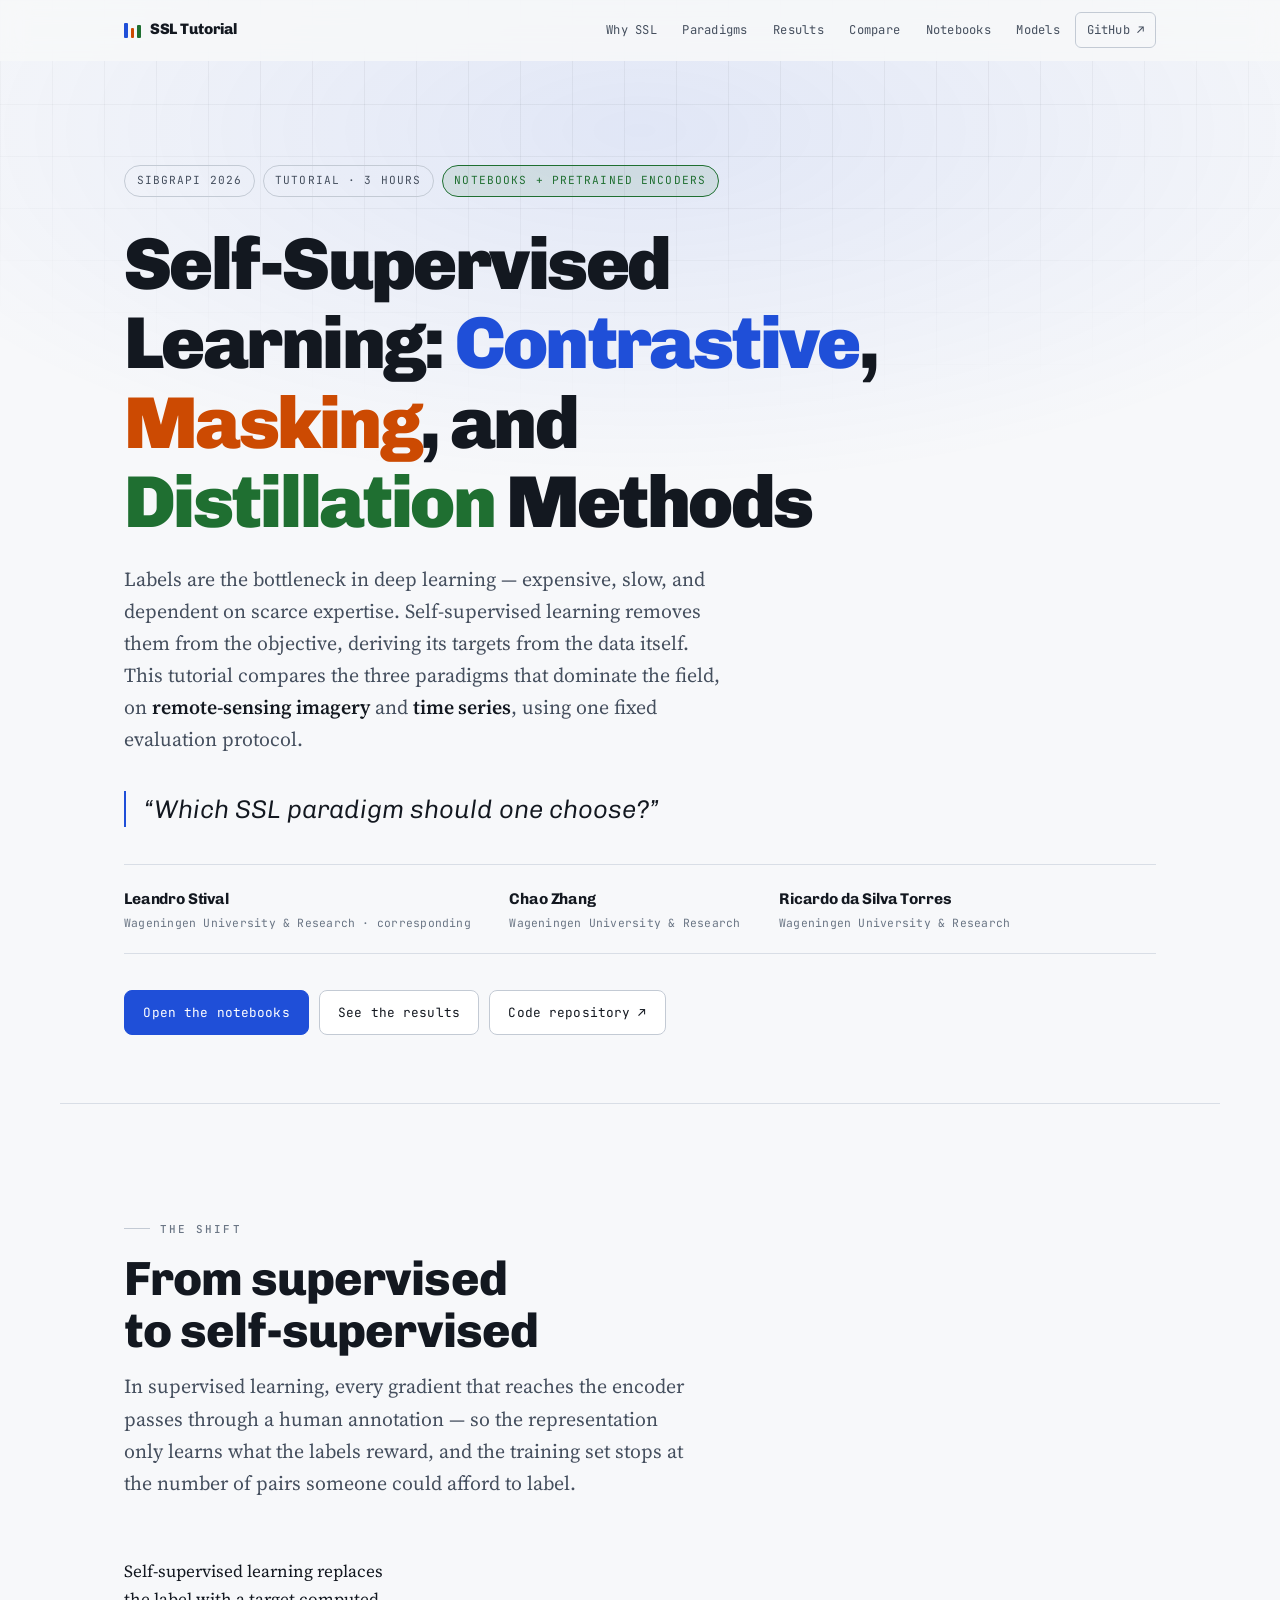
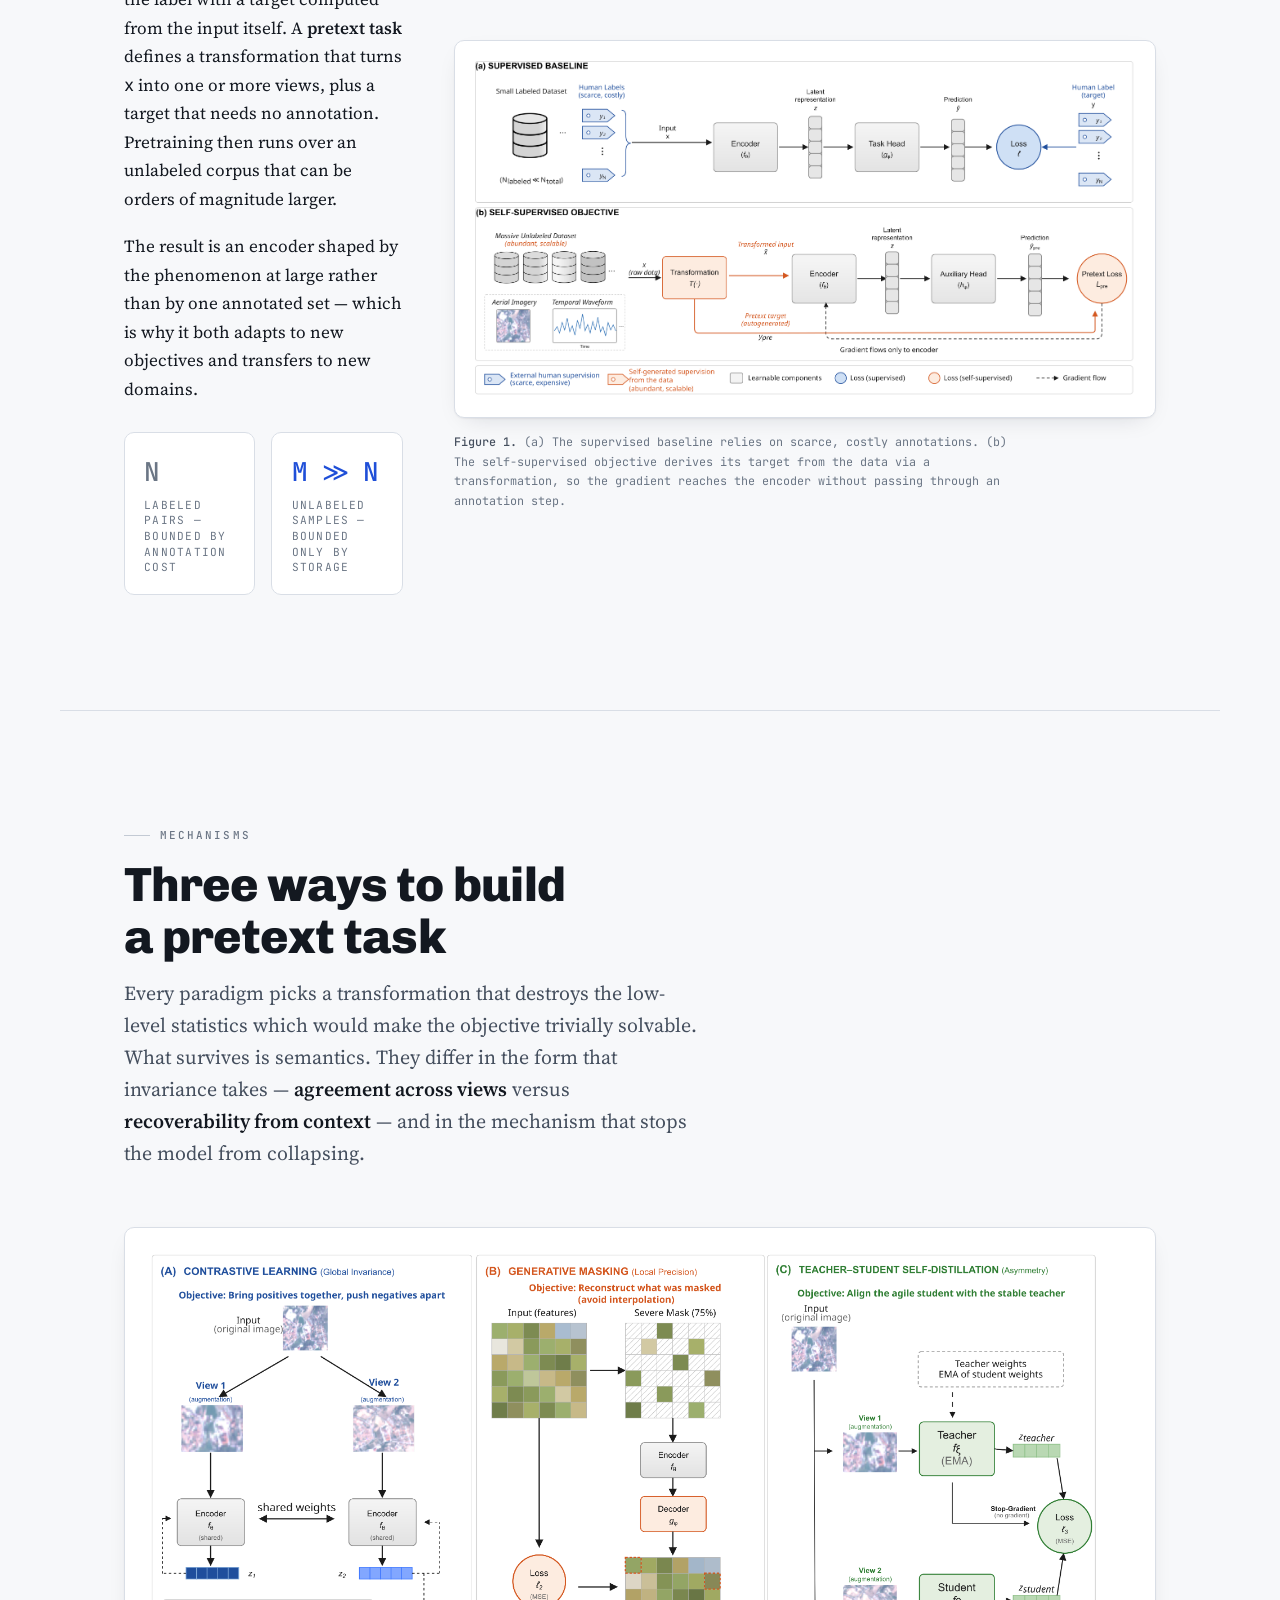
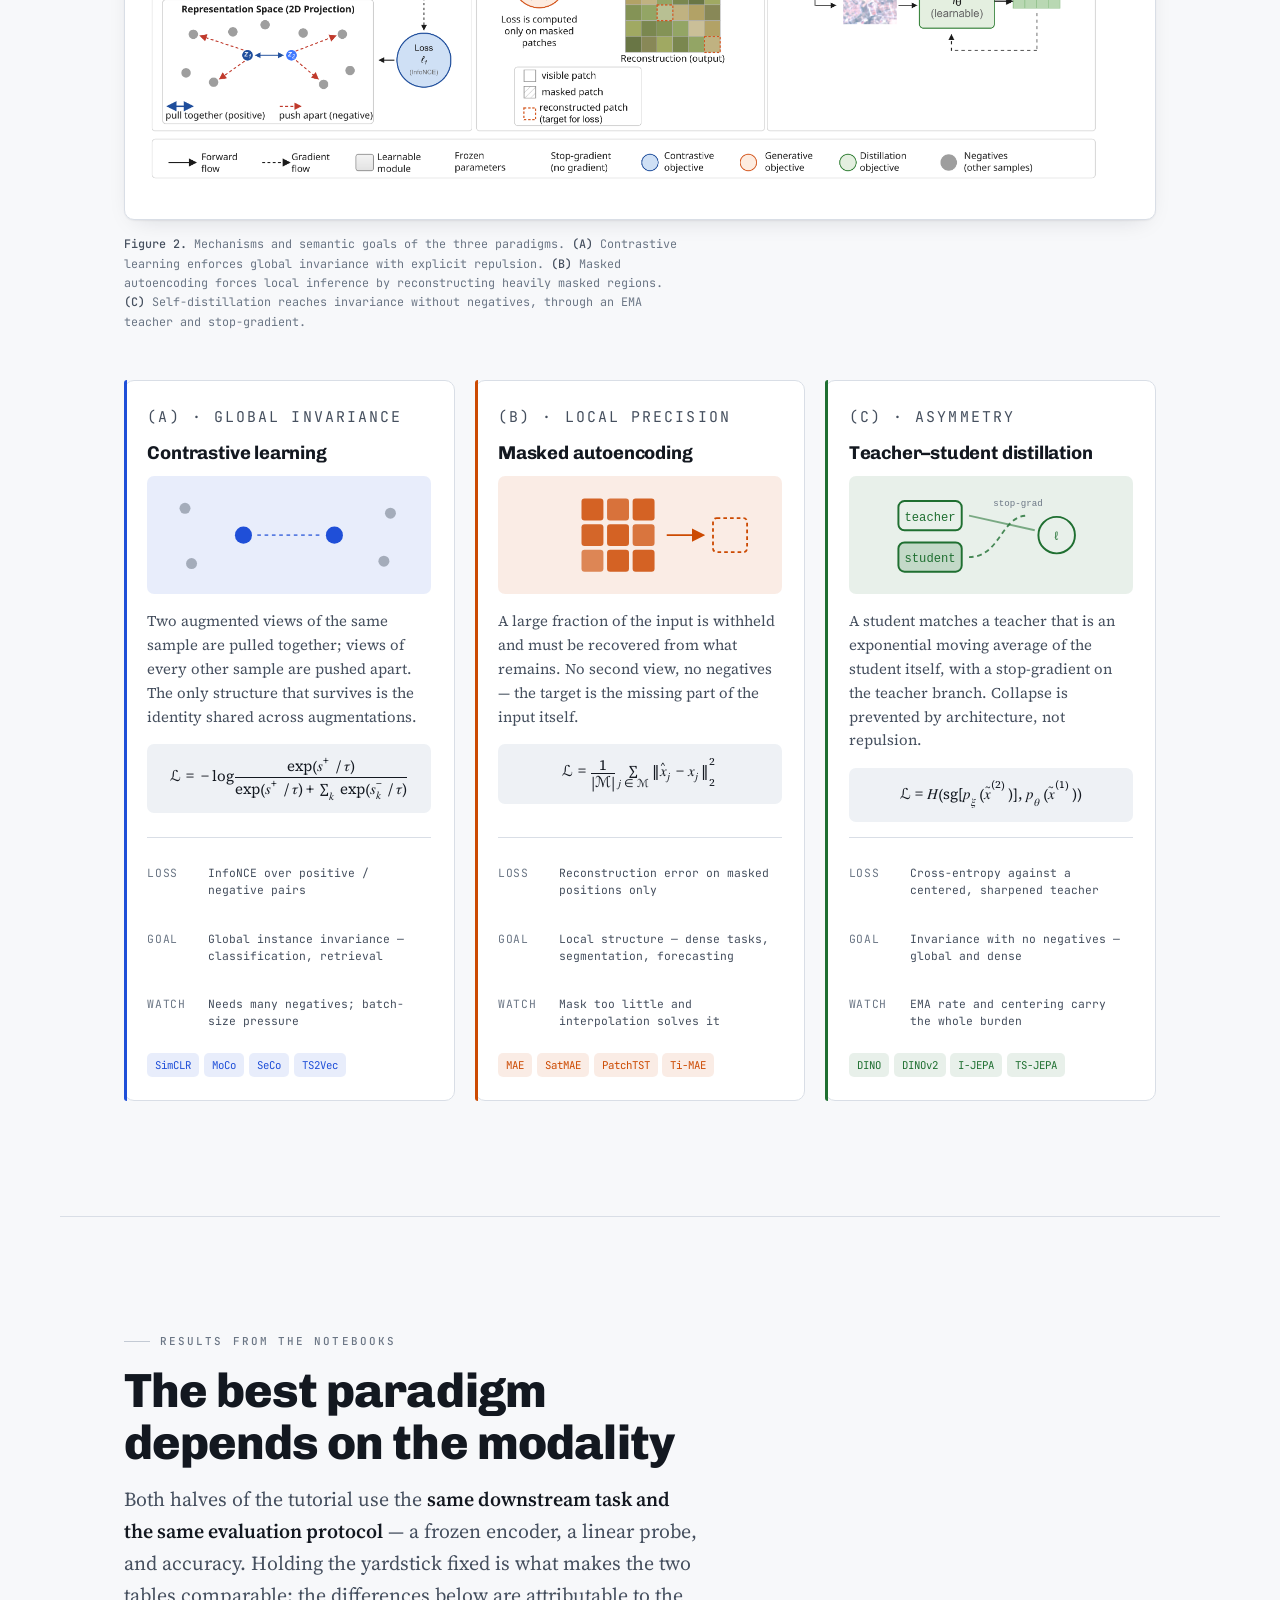
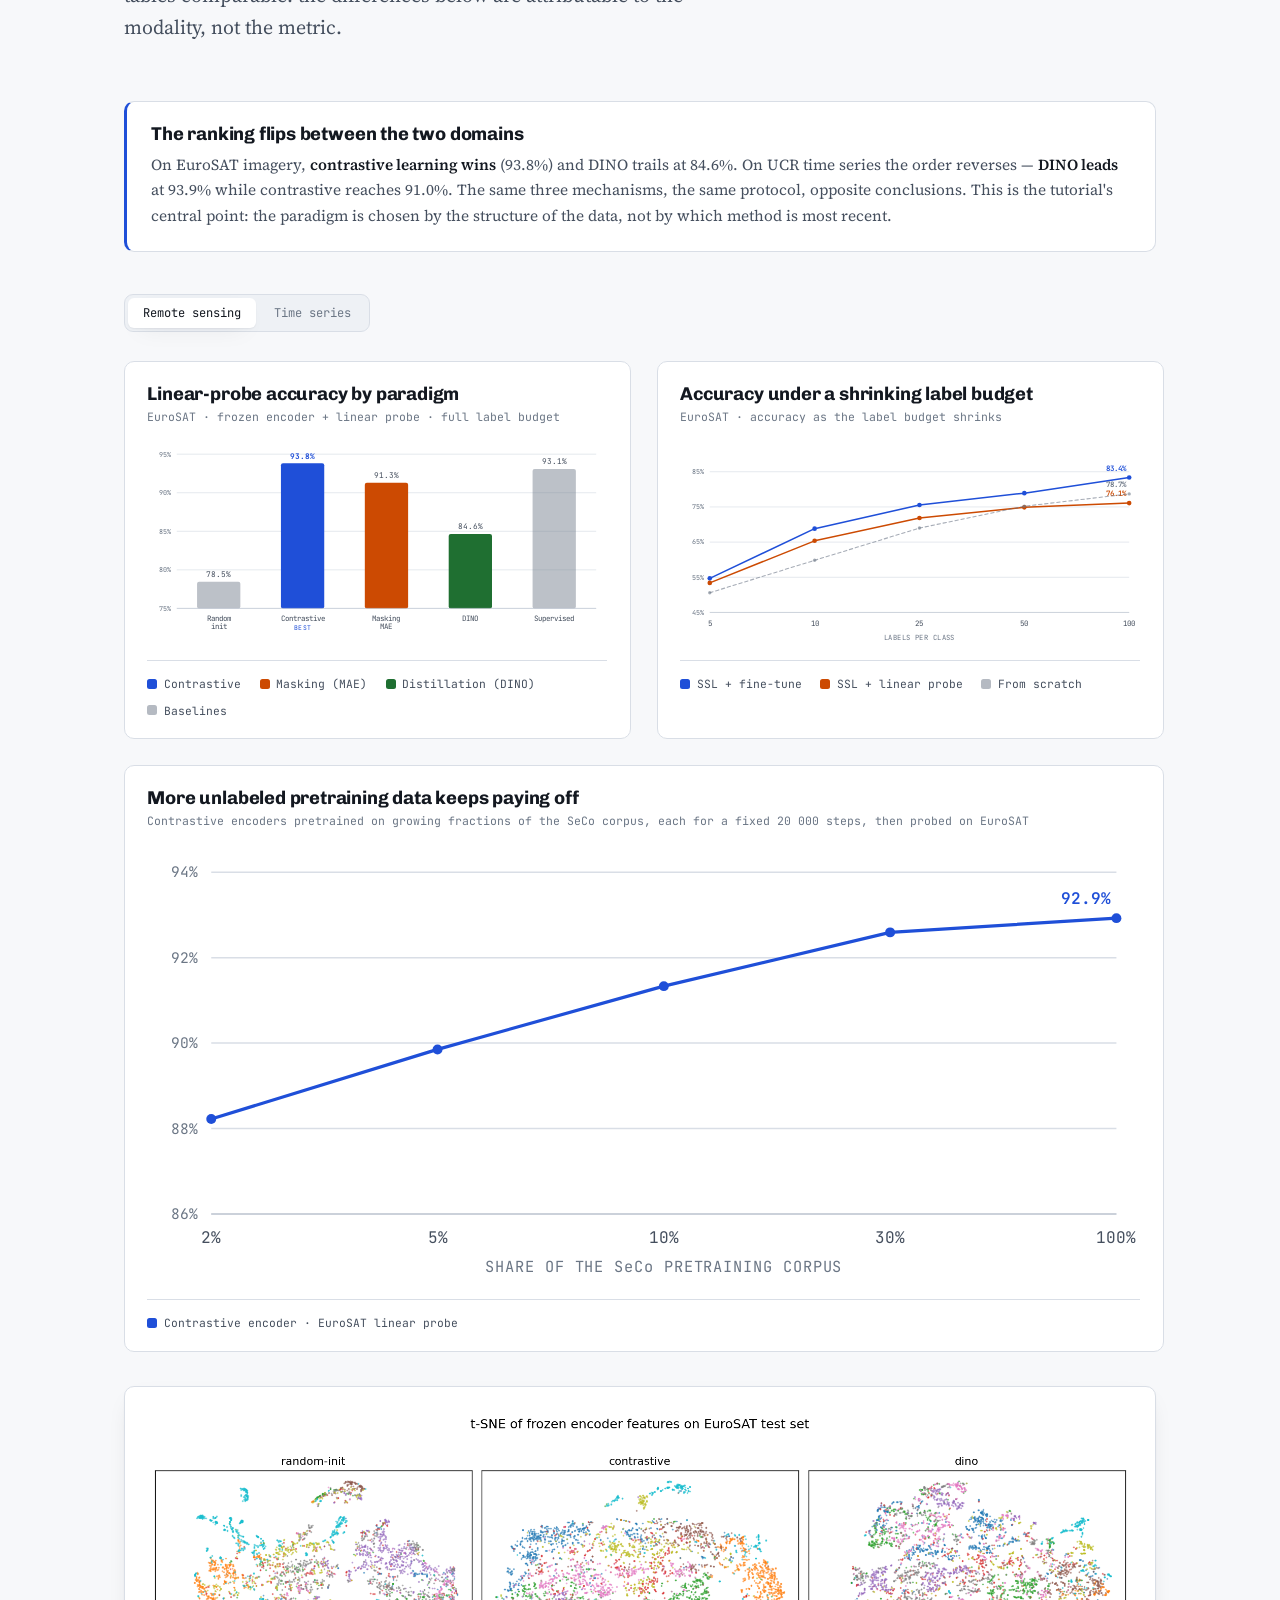
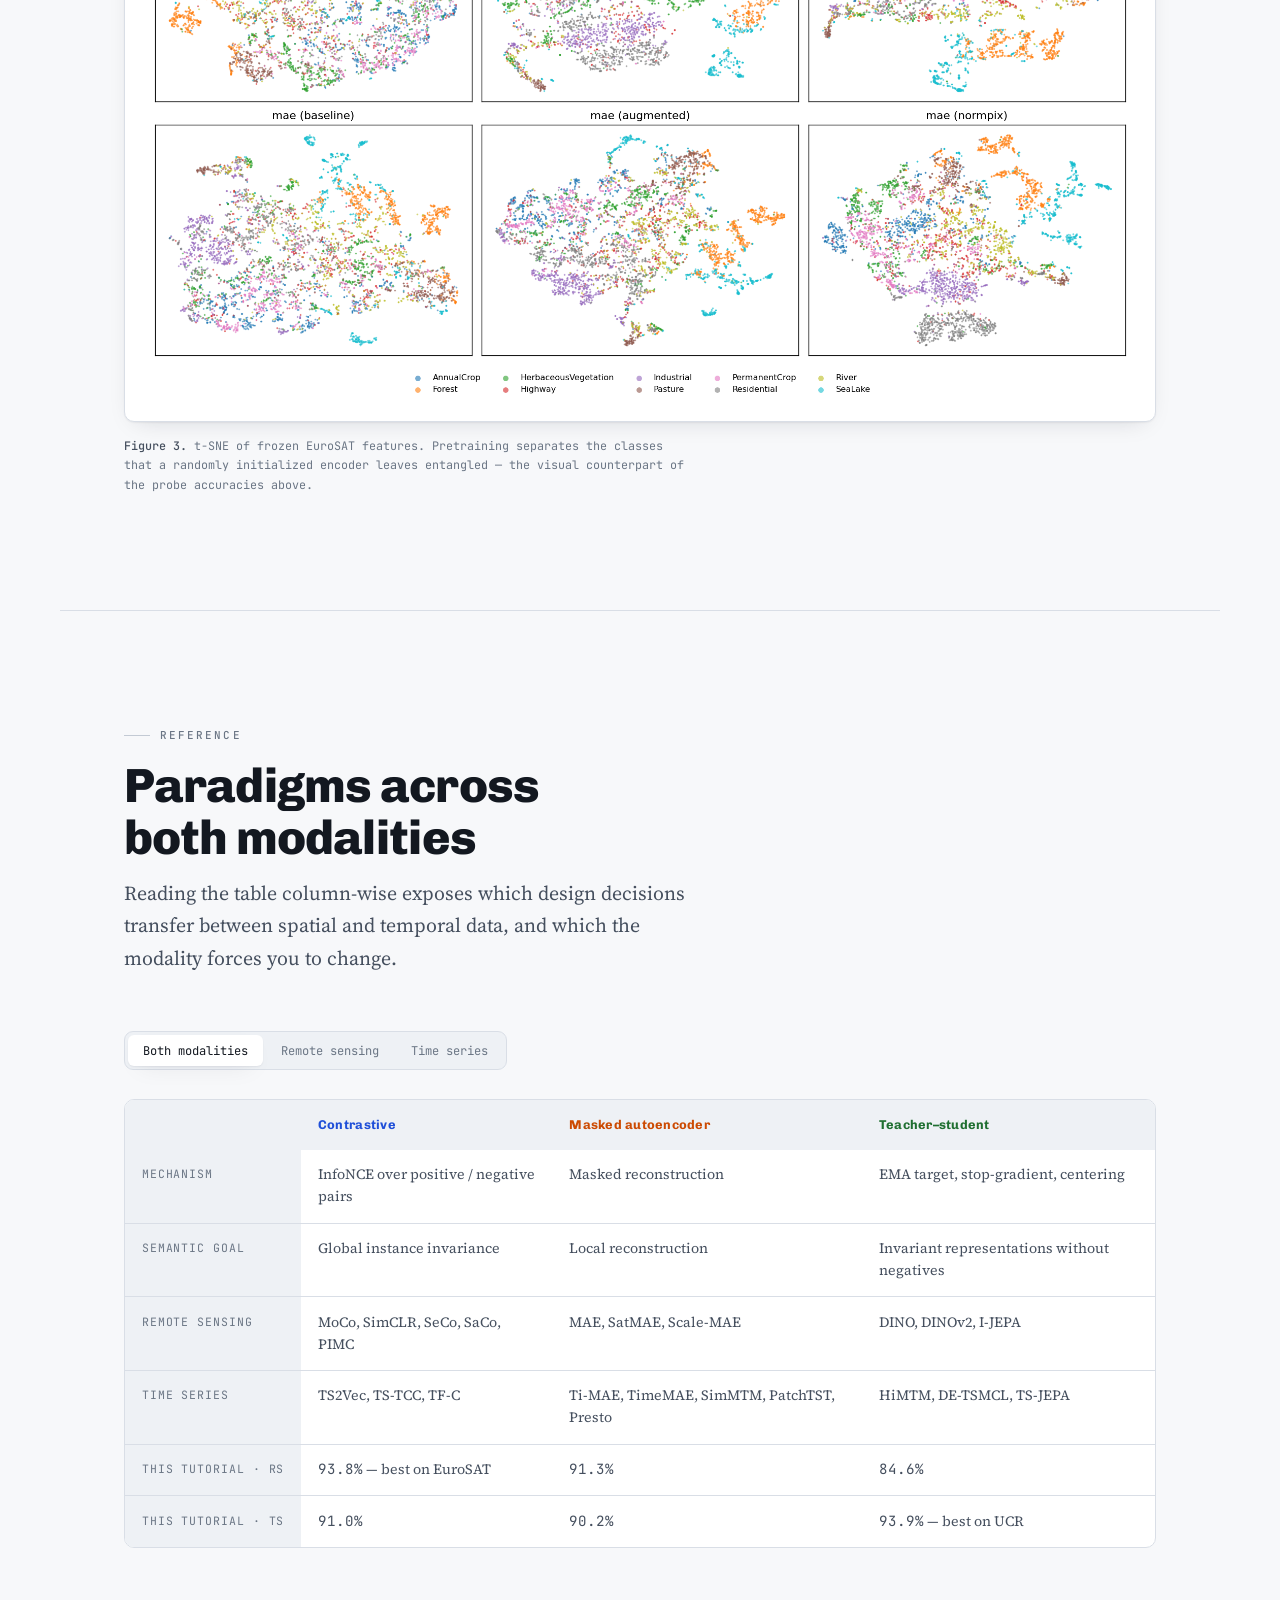
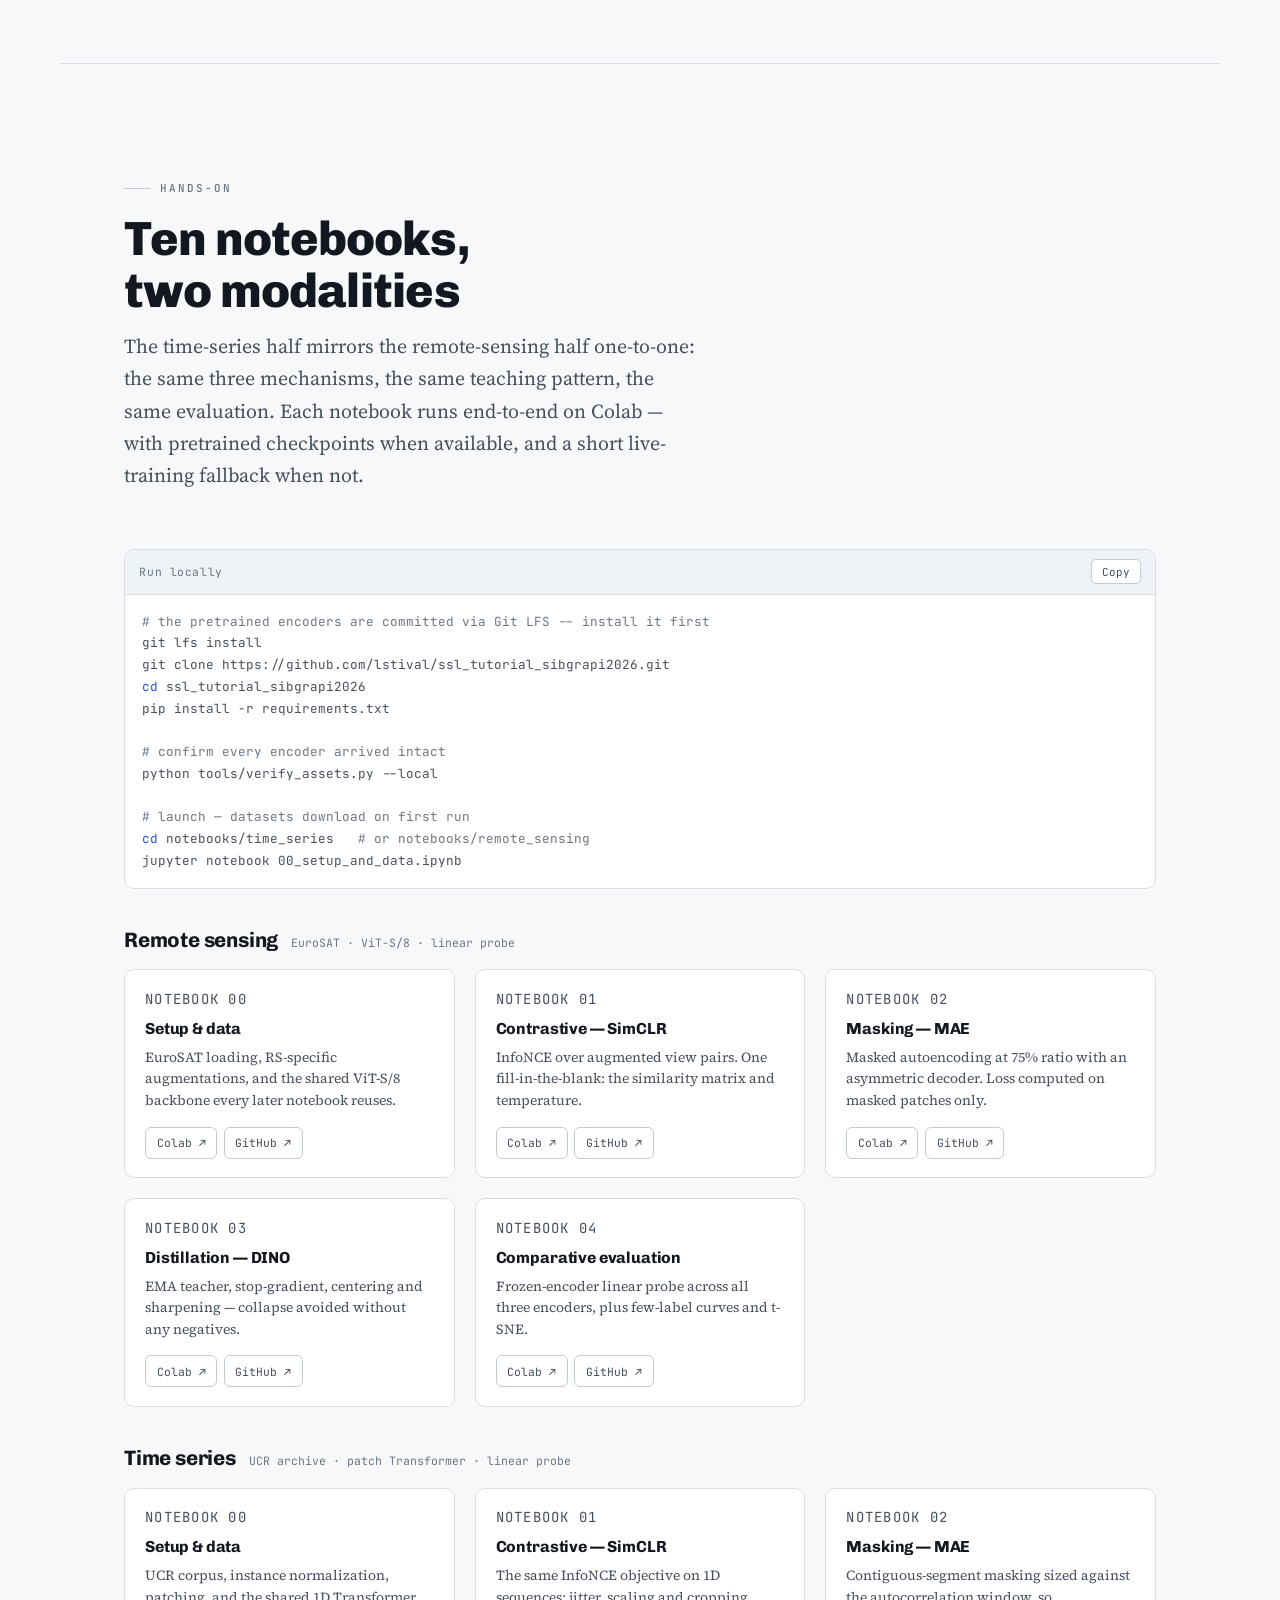
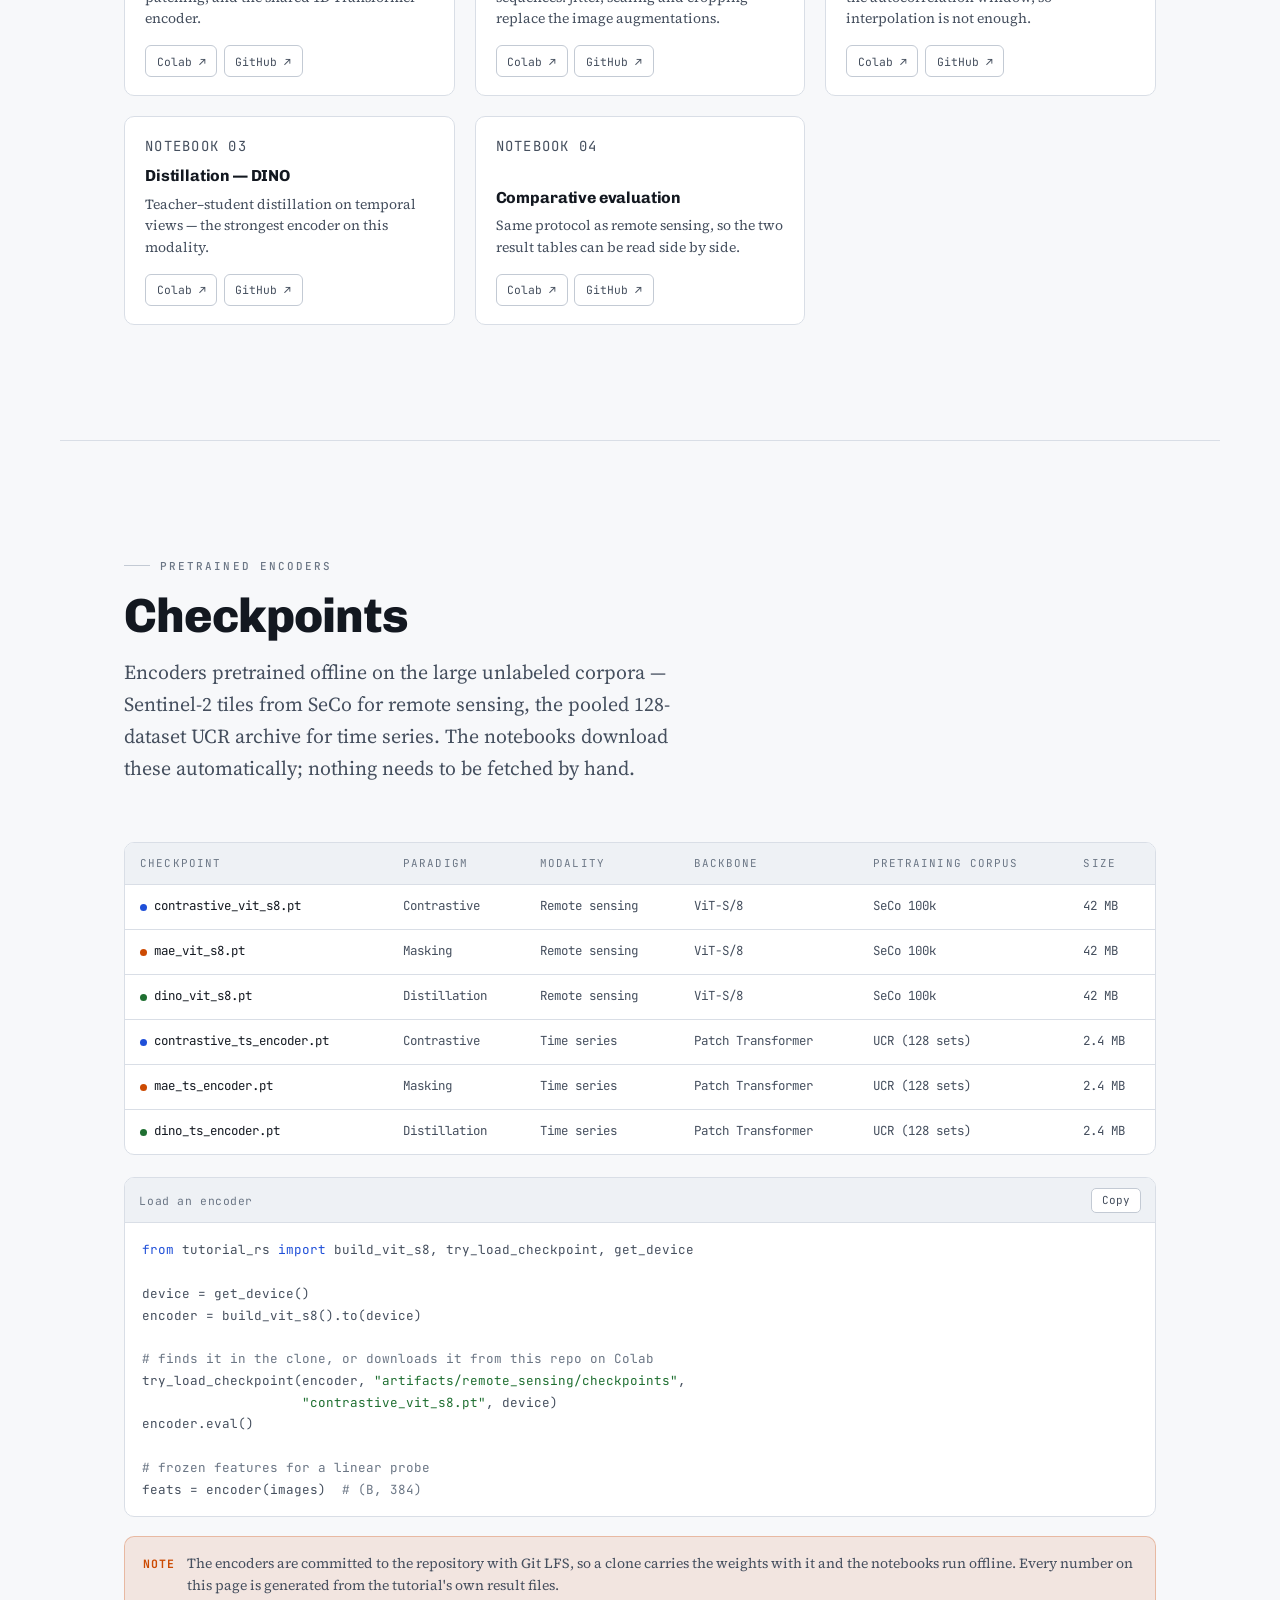
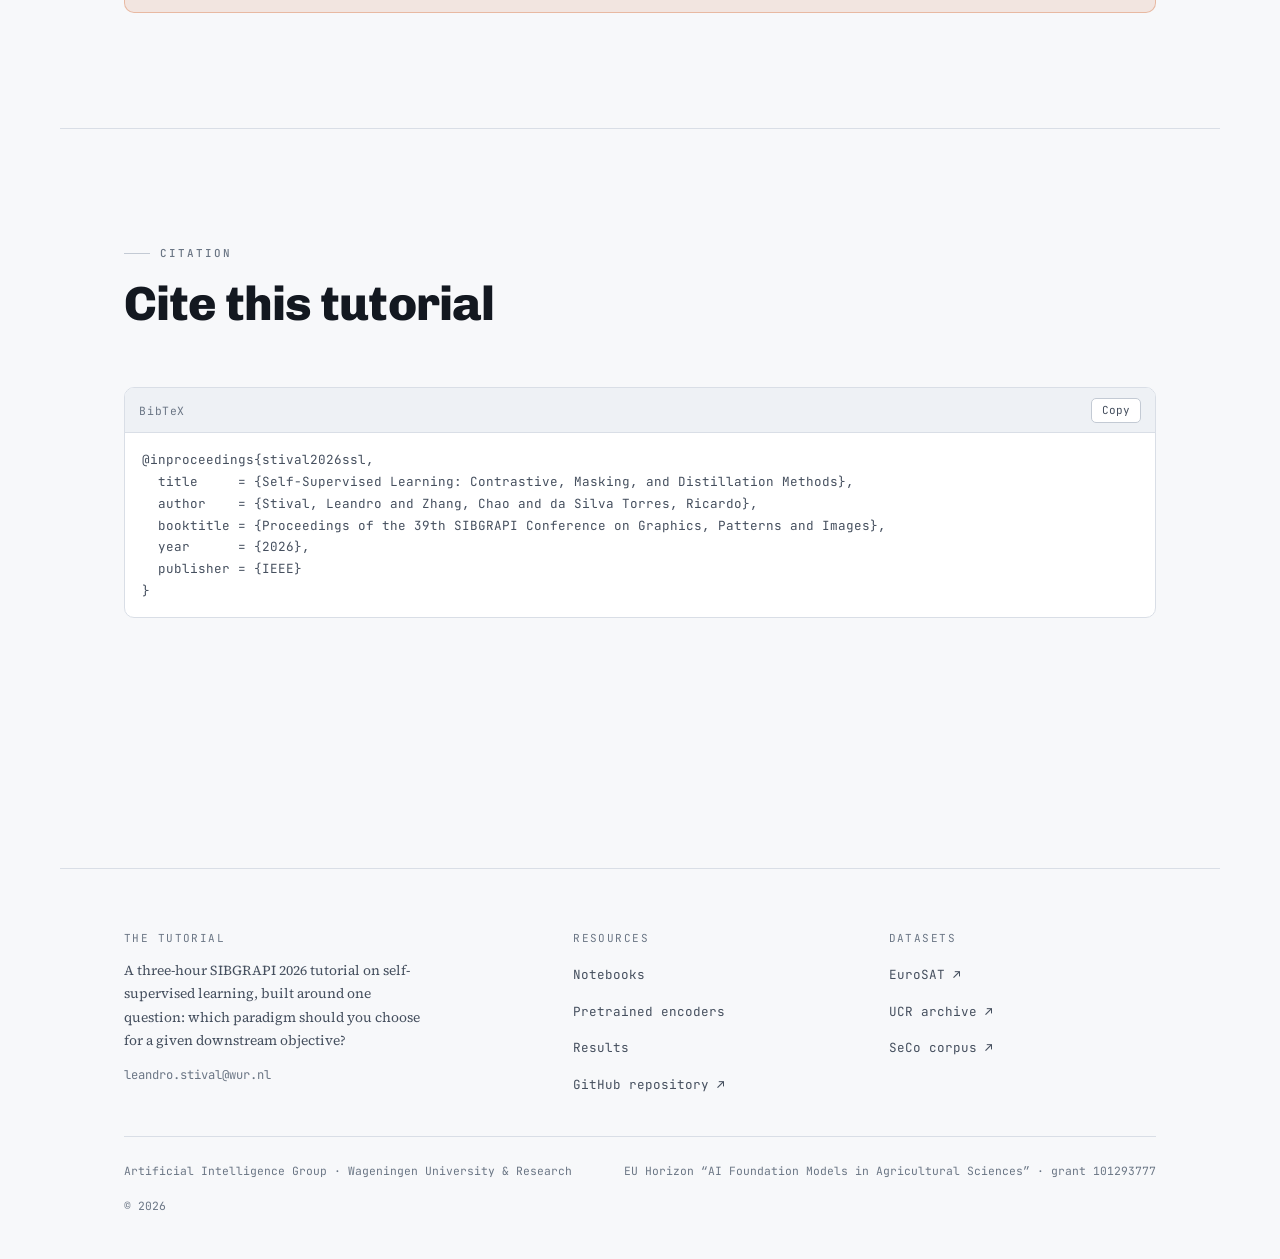
==== docs/index.html @ f3b53167 "Fix Pages layout: move site to docs/ root, unignore docs/" ====
<!doctype html>
<html lang="en">
<head>
<meta charset="utf-8">
<meta name="viewport" content="width=device-width,initial-scale=1">
<title>Self-Supervised Learning Tutorial — SIBGRAPI 2026</title>
<meta name="description" content="SIBGRAPI 2026 tutorial on self-supervised learning: contrastive, masking and distillation methods, with notebooks, pretrained encoders and results on remote sensing and time series.">
<meta property="og:title" content="Self-Supervised Learning: Contrastive, Masking, and Distillation Methods">
<meta property="og:description" content="SIBGRAPI 2026 tutorial — notebooks, pretrained encoders and results across remote sensing and time series.">
<meta property="og:type" content="website">
<link rel="preconnect" href="https://fonts.googleapis.com">
<link rel="preconnect" href="https://fonts.gstatic.com" crossorigin>
<link rel="stylesheet" href="https://fonts.googleapis.com/css2?family=Chivo:ital,wght@0,200..900;1,200..900&family=Source+Serif+4:ital,opsz,wght@0,8..60,300..700;1,8..60,300..600&family=JetBrains+Mono:wght@400;500;600&display=swap">
<link rel="stylesheet" href="assets/css/site.css">
</head>
<body>

<nav class="nav" id="nav">
  <div class="nav__in">
    <a class="brand" href="#top">
      <span class="brand__mk" aria-hidden="true"><i></i><i></i><i></i></span>
      SSL Tutorial
    </a>
    <button class="nav__toggle" id="navToggle" aria-expanded="false" aria-controls="navLinks">Menu</button>
    <div class="nav__links" id="navLinks">
      <a href="#why">Why SSL</a>
      <a href="#paradigms">Paradigms</a>
      <a href="#results">Results</a>
      <a href="#compare">Compare</a>
      <a href="#notebooks">Notebooks</a>
      <a href="#models">Models</a>
      <a class="nav__cta" id="navRepo" href="#" rel="noopener">GitHub ↗</a>
    </div>
  </div>
</nav>

<main id="top">

<!-- ================= HERO ================= -->
<header class="hero wrap">
  <div class="badges">
    <span class="badge">SIBGRAPI 2026</span>
    <span class="badge">Tutorial · 3 hours</span>
    <span class="badge badge--live">Notebooks + pretrained encoders</span>
  </div>

  <h1>Self-Supervised Learning:
    <span class="u-con">Contrastive</span>,
    <span class="u-mask">Masking</span>, and
    <span class="u-dist">Distillation</span> Methods</h1>

  <p class="lede hero__lede">Labels are the bottleneck in deep learning — expensive, slow, and dependent on
  scarce expertise. Self-supervised learning removes them from the objective, deriving its targets from the
  data itself. This tutorial compares the three paradigms that dominate the field, on
  <strong>remote-sensing imagery</strong> and <strong>time series</strong>, using one fixed evaluation protocol.</p>

  <p class="hero__q">“Which SSL paradigm should one choose?”</p>

  <div class="authors">
    <div class="author"><b>Leandro Stival</b><span>Wageningen University &amp; Research · corresponding</span></div>
    <div class="author"><b>Chao Zhang</b><span>Wageningen University &amp; Research</span></div>
    <div class="author"><b>Ricardo da Silva Torres</b><span>Wageningen University &amp; Research</span></div>
  </div>

  <div class="btns">
    <a class="btn btn--primary" href="#notebooks">Open the notebooks</a>
    <a class="btn" href="#results">See the results</a>
    <a class="btn" id="heroRepo" href="#" rel="noopener">Code repository ↗</a>
  </div>
</header>

<!-- ================= WHY SSL ================= -->
<section class="sec sec--rule wrap" id="why">
  <div class="sec__head rv">
    <p class="eyebrow">The shift</p>
    <h2>From supervised to self-supervised</h2>
    <p class="lede">In supervised learning, every gradient that reaches the encoder passes through a human
    annotation — so the representation only learns what the labels reward, and the training set stops at the
    number of pairs someone could afford to label.</p>
  </div>

  <div class="split rv">
    <div>
      <p>Self-supervised learning replaces the label with a target computed from the input itself. A
      <strong>pretext task</strong> defines a transformation that turns <span class="mono">x</span> into one
      or more views, plus a target that needs no annotation. Pretraining then runs over an unlabeled corpus
      that can be orders of magnitude larger.</p>
      <p>The result is an encoder shaped by the phenomenon at large rather than by one annotated set — which
      is why it both adapts to new objectives and transfers to new domains.</p>
      <div class="stat-pair">
        <div class="stat stat--mute"><b class="num">N</b><span>Labeled pairs — bounded by annotation cost</span></div>
        <div class="stat stat--hi"><b class="num">M ≫ N</b><span>Unlabeled samples — bounded only by storage</span></div>
      </div>
    </div>
    <figure class="fig">
      <div class="fig__frame">
        <img src="assets/img/ssl_vs_supervised.png" alt="Diagram contrasting the supervised baseline, where human labels drive the loss, with the self-supervised objective, where a transformation generates both the altered input and its own pretext target." loading="lazy" width="1613" height="817">
      </div>
      <figcaption><b>Figure 1.</b> (a) The supervised baseline relies on scarce, costly annotations.
      (b) The self-supervised objective derives its target from the data via a transformation, so the gradient
      reaches the encoder without passing through an annotation step.</figcaption>
    </figure>
  </div>
</section>

<!-- ================= PARADIGMS ================= -->
<section class="sec sec--rule wrap" id="paradigms">
  <div class="sec__head rv">
    <p class="eyebrow">Mechanisms</p>
    <h2>Three ways to build a pretext task</h2>
    <p class="lede">Every paradigm picks a transformation that destroys the low-level statistics which would
    make the objective trivially solvable. What survives is semantics. They differ in the form that invariance
    takes — <strong>agreement across views</strong> versus <strong>recoverability from context</strong> — and
    in the mechanism that stops the model from collapsing.</p>
  </div>

  <figure class="fig rv">
    <div class="fig__frame fig__frame--wide">
      <img src="assets/img/ssl_paradigms.png" alt="Three-panel diagram: (A) contrastive learning pulling positive pairs together and pushing negatives apart, (B) generative masking reconstructing 75 percent masked patches through an asymmetric decoder, (C) teacher-student self-distillation aligning a student with an EMA teacher under stop-gradient." loading="lazy" width="1761" height="980">
    </div>
    <figcaption><b>Figure 2.</b> Mechanisms and semantic goals of the three paradigms.
    <b>(A)</b> Contrastive learning enforces global invariance with explicit repulsion.
    <b>(B)</b> Masked autoencoding forces local inference by reconstructing heavily masked regions.
    <b>(C)</b> Self-distillation reaches invariance without negatives, through an EMA teacher and stop-gradient.</figcaption>
  </figure>

  <div class="cards">
    <!-- A -->
    <article class="card card--con rv">
      <p class="card__tag">(A) · Global invariance</p>
      <h3>Contrastive learning</h3>
      <span class="card__anim" aria-hidden="true">
        <svg viewBox="0 0 220 84">
          <circle cx="72" cy="42" r="7" fill="var(--c-con)">
            <animate attributeName="cx" values="72;88;72" dur="3.4s" repeatCount="indefinite" calcMode="spline" keySplines=".4 0 .6 1;.4 0 .6 1" keyTimes="0;0.5;1"/>
          </circle>
          <circle cx="148" cy="42" r="7" fill="var(--c-con)">
            <animate attributeName="cx" values="148;132;148" dur="3.4s" repeatCount="indefinite" calcMode="spline" keySplines=".4 0 .6 1;.4 0 .6 1" keyTimes="0;0.5;1"/>
          </circle>
          <line x1="84" y1="42" x2="136" y2="42" stroke="var(--c-con)" stroke-width="1.5" stroke-dasharray="3 3" opacity=".7"/>
          <circle cx="26" cy="20" r="4.5" fill="var(--ink-3)" opacity=".55">
            <animate attributeName="cx" values="26;16;26" dur="3.4s" repeatCount="indefinite"/>
          </circle>
          <circle cx="30" cy="64" r="4.5" fill="var(--ink-3)" opacity=".55">
            <animate attributeName="cy" values="64;74;64" dur="3.4s" repeatCount="indefinite"/>
          </circle>
          <circle cx="192" cy="24" r="4.5" fill="var(--ink-3)" opacity=".55">
            <animate attributeName="cx" values="192;202;192" dur="3.4s" repeatCount="indefinite"/>
          </circle>
          <circle cx="188" cy="62" r="4.5" fill="var(--ink-3)" opacity=".55">
            <animate attributeName="cy" values="62;72;62" dur="3.4s" repeatCount="indefinite"/>
          </circle>
        </svg>
      </span>
      <p>Two augmented views of the same sample are pulled together; views of every other sample are pushed
      apart. The only structure that survives is the identity shared across augmentations.</p>
      <div class="card__eq">
        <math display="block" xmlns="http://www.w3.org/1998/Math/MathML">
          <mi>ℒ</mi><mo>=</mo><mo>−</mo><mi>log</mi>
          <mfrac>
            <mrow><mi>exp</mi><mo>(</mo><msup><mi>s</mi><mo>+</mo></msup><mo>/</mo><mi>τ</mi><mo>)</mo></mrow>
            <mrow>
              <mi>exp</mi><mo>(</mo><msup><mi>s</mi><mo>+</mo></msup><mo>/</mo><mi>τ</mi><mo>)</mo>
              <mo>+</mo><munder><mo>∑</mo><mi>k</mi></munder>
              <mi>exp</mi><mo>(</mo><msubsup><mi>s</mi><mi>k</mi><mo>−</mo></msubsup><mo>/</mo><mi>τ</mi><mo>)</mo>
            </mrow>
          </mfrac>
        </math>
      </div>
      <div class="card__meta">
        <dl class="card__row"><dt>Loss</dt><dd>InfoNCE over positive / negative pairs</dd></dl>
        <dl class="card__row"><dt>Goal</dt><dd>Global instance invariance — classification, retrieval</dd></dl>
        <dl class="card__row"><dt>Watch</dt><dd>Needs many negatives; batch-size pressure</dd></dl>
        <div class="chips"><span class="chip">SimCLR</span><span class="chip">MoCo</span><span class="chip">SeCo</span><span class="chip">TS2Vec</span></div>
      </div>
    </article>

    <!-- B -->
    <article class="card card--mask rv">
      <p class="card__tag">(B) · Local precision</p>
      <h3>Masked autoencoding</h3>
      <span class="card__anim" aria-hidden="true">
        <svg viewBox="0 0 220 84">
          <g>
            <rect x="62" y="12" width="18" height="18" rx="2.5" fill="var(--c-mask)" opacity=".85"/>
            <rect x="83" y="12" width="18" height="18" rx="2.5" fill="var(--c-mask)" opacity=".25">
              <animate attributeName="opacity" values=".25;.25;.85;.25" dur="4s" repeatCount="indefinite" keyTimes="0;.45;.75;1"/>
            </rect>
            <rect x="104" y="12" width="18" height="18" rx="2.5" fill="var(--c-mask)" opacity=".85"/>
            <rect x="62" y="33" width="18" height="18" rx="2.5" fill="var(--c-mask)" opacity=".25">
              <animate attributeName="opacity" values=".25;.25;.85;.25" dur="4s" repeatCount="indefinite" keyTimes="0;.5;.8;1"/>
            </rect>
            <rect x="83" y="33" width="18" height="18" rx="2.5" fill="var(--c-mask)" opacity=".85"/>
            <rect x="104" y="33" width="18" height="18" rx="2.5" fill="var(--c-mask)" opacity=".25">
              <animate attributeName="opacity" values=".25;.25;.85;.25" dur="4s" repeatCount="indefinite" keyTimes="0;.55;.85;1"/>
            </rect>
            <rect x="62" y="54" width="18" height="18" rx="2.5" fill="var(--c-mask)" opacity=".25">
              <animate attributeName="opacity" values=".25;.25;.85;.25" dur="4s" repeatCount="indefinite" keyTimes="0;.6;.9;1"/>
            </rect>
            <rect x="83" y="54" width="18" height="18" rx="2.5" fill="var(--c-mask)" opacity=".85"/>
            <rect x="104" y="54" width="18" height="18" rx="2.5" fill="var(--c-mask)" opacity=".85"/>
          </g>
          <path d="M132 42 L162 42" stroke="var(--c-mask)" stroke-width="1.6" marker-end="url(#am)"/>
          <defs><marker id="am" markerWidth="7" markerHeight="7" refX="6" refY="3.5" orient="auto">
            <path d="M0,0 L7,3.5 L0,7 Z" fill="var(--c-mask)"/></marker></defs>
          <rect x="170" y="28" width="28" height="28" rx="3" fill="none" stroke="var(--c-mask)" stroke-width="1.5" stroke-dasharray="3 2.5"/>
        </svg>
      </span>
      <p>A large fraction of the input is withheld and must be recovered from what remains. No second view,
      no negatives — the target is the missing part of the input itself.</p>
      <div class="card__eq">
        <math display="block" xmlns="http://www.w3.org/1998/Math/MathML">
          <mi>ℒ</mi><mo>=</mo>
          <mfrac><mn>1</mn><mrow><mo>|</mo><mi>ℳ</mi><mo>|</mo></mrow></mfrac>
          <munder><mo>∑</mo><mrow><mi>j</mi><mo>∈</mo><mi>ℳ</mi></mrow></munder>
          <msubsup>
            <mrow><mo>‖</mo><msub><mover><mi>x</mi><mo>^</mo></mover><mi>j</mi></msub>
            <mo>−</mo><msub><mi>x</mi><mi>j</mi></msub><mo>‖</mo></mrow>
            <mn>2</mn><mn>2</mn>
          </msubsup>
        </math>
      </div>
      <div class="card__meta">
        <dl class="card__row"><dt>Loss</dt><dd>Reconstruction error on masked positions only</dd></dl>
        <dl class="card__row"><dt>Goal</dt><dd>Local structure — dense tasks, segmentation, forecasting</dd></dl>
        <dl class="card__row"><dt>Watch</dt><dd>Mask too little and interpolation solves it</dd></dl>
        <div class="chips"><span class="chip">MAE</span><span class="chip">SatMAE</span><span class="chip">PatchTST</span><span class="chip">Ti-MAE</span></div>
      </div>
    </article>

    <!-- C -->
    <article class="card card--dist rv">
      <p class="card__tag">(C) · Asymmetry</p>
      <h3>Teacher–student distillation</h3>
      <span class="card__anim" aria-hidden="true">
        <svg viewBox="0 0 220 84">
          <rect x="34" y="14" width="52" height="24" rx="5" fill="none" stroke="var(--c-dist)" stroke-width="1.6"/>
          <text x="60" y="30" text-anchor="middle" font-size="10" fill="var(--c-dist)" font-family="monospace">teacher</text>
          <rect x="34" y="48" width="52" height="24" rx="5" fill="var(--c-dist)" opacity=".18"/>
          <rect x="34" y="48" width="52" height="24" rx="5" fill="none" stroke="var(--c-dist)" stroke-width="1.6"/>
          <text x="60" y="64" text-anchor="middle" font-size="10" fill="var(--c-dist)" font-family="monospace">student</text>
          <path d="M92 60 C 118 60, 118 26, 140 26" fill="none" stroke="var(--c-dist)" stroke-width="1.5" stroke-dasharray="4 3" opacity=".8">
            <animate attributeName="stroke-dashoffset" values="14;0" dur="1.6s" repeatCount="indefinite"/>
          </path>
          <circle cx="164" cy="42" r="15" fill="none" stroke="var(--c-dist)" stroke-width="1.6"/>
          <text x="164" y="46" text-anchor="middle" font-size="10" fill="var(--c-dist)" font-family="monospace">ℓ</text>
          <path d="M92 26 L 146 38" fill="none" stroke="var(--c-dist)" stroke-width="1.5" opacity=".55"/>
          <text x="112" y="18" font-size="7.5" fill="var(--ink-3)" font-family="monospace">stop-grad</text>
        </svg>
      </span>
      <p>A student matches a teacher that is an exponential moving average of the student itself, with a
      stop-gradient on the teacher branch. Collapse is prevented by architecture, not repulsion.</p>
      <div class="card__eq">
        <math display="block" xmlns="http://www.w3.org/1998/Math/MathML">
          <mi>ℒ</mi><mo>=</mo><mi>H</mi><mo>(</mo>
          <mi>sg</mi><mo>[</mo><msub><mi>p</mi><mi>ξ</mi></msub>
          <mo>(</mo><msup><mover><mi>x</mi><mo>~</mo></mover><mrow><mo>(</mo><mn>2</mn><mo>)</mo></mrow></msup><mo>)</mo><mo>]</mo>
          <mo>,</mo>
          <msub><mi>p</mi><mi>θ</mi></msub>
          <mo>(</mo><msup><mover><mi>x</mi><mo>~</mo></mover><mrow><mo>(</mo><mn>1</mn><mo>)</mo></mrow></msup><mo>)</mo>
          <mo>)</mo>
        </math>
      </div>
      <div class="card__meta">
        <dl class="card__row"><dt>Loss</dt><dd>Cross-entropy against a centered, sharpened teacher</dd></dl>
        <dl class="card__row"><dt>Goal</dt><dd>Invariance with no negatives — global and dense</dd></dl>
        <dl class="card__row"><dt>Watch</dt><dd>EMA rate and centering carry the whole burden</dd></dl>
        <div class="chips"><span class="chip">DINO</span><span class="chip">DINOv2</span><span class="chip">I-JEPA</span><span class="chip">TS-JEPA</span></div>
      </div>
    </article>
  </div>
</section>

<!-- ================= RESULTS ================= -->
<section class="sec sec--rule wrap" id="results">
  <div class="sec__head rv">
    <p class="eyebrow">Results from the notebooks</p>
    <h2>The best paradigm depends on the modality</h2>
    <p class="lede">Both halves of the tutorial use the <strong>same downstream task and the same evaluation
    protocol</strong> — a frozen encoder, a linear probe, and accuracy. Holding the yardstick fixed is what
    makes the two tables comparable: the differences below are attributable to the modality, not the metric.</p>
  </div>

  <div class="finding rv">
    <h3>The ranking flips between the two domains</h3>
    <p>On EuroSAT imagery, <strong>contrastive learning wins</strong> (93.8%) and DINO trails at 84.6%. On UCR
    time series the order reverses — <strong>DINO leads</strong> at 93.9% while contrastive reaches 91.0%.
    The same three mechanisms, the same protocol, opposite conclusions. This is the tutorial's central point:
    the paradigm is chosen by the structure of the data, not by which method is most recent.</p>
  </div>

  <div class="toggle rv" role="tablist" aria-label="Choose modality">
    <button role="tab" id="tab-rs" aria-selected="true" data-mode="rs">Remote sensing</button>
    <button role="tab" id="tab-ts" aria-selected="false" data-mode="ts">Time series</button>
  </div>

  <div class="charts rv">
    <div class="two-col">
      <div class="chart">
        <div class="chart__hd">
          <h3>Linear-probe accuracy by paradigm</h3>
          <p id="sub-bars">—</p>
        </div>
        <div class="chart__body"><div id="chart-bars"></div></div>
        <div class="chart__legend" id="lg-bars"></div>
      </div>

      <div class="chart">
        <div class="chart__hd">
          <h3>Accuracy under a shrinking label budget</h3>
          <p id="sub-few">—</p>
        </div>
        <div class="chart__body"><div id="chart-few"></div></div>
        <div class="chart__legend" id="lg-few"></div>
      </div>
    </div>

    <div class="chart">
      <div class="chart__hd">
        <h3>More unlabeled pretraining data keeps paying off</h3>
        <p>Contrastive encoders pretrained on growing fractions of the SeCo corpus, each for a fixed 20 000 steps, then probed on EuroSAT</p>
      </div>
      <div class="chart__body"><div id="chart-scaling"></div></div>
      <div class="chart__legend" id="lg-scaling"></div>
    </div>
  </div>

  <figure class="fig rv" style="margin-top:clamp(24px,3vw,34px)">
    <div class="fig__frame">
      <img src="assets/img/tsne_encoders.png" alt="t-SNE projections of EuroSAT features from the random, contrastive, MAE and DINO encoders, showing increasingly separated class clusters." loading="lazy">
    </div>
    <figcaption><b>Figure 3.</b> t-SNE of frozen EuroSAT features. Pretraining separates the classes that a
    randomly initialized encoder leaves entangled — the visual counterpart of the probe accuracies above.</figcaption>
  </figure>
</section>

<!-- ================= COMPARISON ================= -->
<section class="sec sec--rule wrap" id="compare">
  <div class="sec__head rv">
    <p class="eyebrow">Reference</p>
    <h2>Paradigms across both modalities</h2>
    <p class="lede">Reading the table column-wise exposes which design decisions transfer between spatial and
    temporal data, and which the modality forces you to change.</p>
  </div>

  <div class="toggle rv" role="tablist" aria-label="Filter table rows">
    <button role="tab" aria-selected="true" data-filter="all">Both modalities</button>
    <button role="tab" aria-selected="false" data-filter="rs">Remote sensing</button>
    <button role="tab" aria-selected="false" data-filter="ts">Time series</button>
  </div>

  <div class="tbl-wrap rv">
    <table class="cmp">
      <thead>
        <tr>
          <th scope="col"></th>
          <th scope="col" class="k-con">Contrastive</th>
          <th scope="col" class="k-mask">Masked autoencoder</th>
          <th scope="col" class="k-dist">Teacher–student</th>
        </tr>
      </thead>
      <tbody>
        <tr data-row="all">
          <th scope="row">Mechanism</th>
          <td>InfoNCE over positive / negative pairs</td>
          <td>Masked reconstruction</td>
          <td>EMA target, stop-gradient, centering</td>
        </tr>
        <tr data-row="all">
          <th scope="row">Semantic goal</th>
          <td>Global instance invariance</td>
          <td>Local reconstruction</td>
          <td>Invariant representations without negatives</td>
        </tr>
        <tr data-row="rs">
          <th scope="row">Remote sensing</th>
          <td>MoCo, SimCLR, SeCo, SaCo, PIMC</td>
          <td>MAE, SatMAE, Scale-MAE</td>
          <td>DINO, DINOv2, I-JEPA</td>
        </tr>
        <tr data-row="ts">
          <th scope="row">Time series</th>
          <td>TS2Vec, TS-TCC, TF-C</td>
          <td>Ti-MAE, TimeMAE, SimMTM, PatchTST, Presto</td>
          <td>HiMTM, DE-TSMCL, TS-JEPA</td>
        </tr>
        <tr data-row="rs">
          <th scope="row">This tutorial · RS</th>
          <td><span class="num">93.8%</span> — best on EuroSAT</td>
          <td><span class="num">91.3%</span></td>
          <td><span class="num">84.6%</span></td>
        </tr>
        <tr data-row="ts">
          <th scope="row">This tutorial · TS</th>
          <td><span class="num">91.0%</span></td>
          <td><span class="num">90.2%</span></td>
          <td><span class="num">93.9%</span> — best on UCR</td>
        </tr>
      </tbody>
    </table>
  </div>
</section>

<!-- ================= NOTEBOOKS ================= -->
<section class="sec sec--rule wrap" id="notebooks">
  <div class="sec__head rv">
    <p class="eyebrow">Hands-on</p>
    <h2>Ten notebooks, two modalities</h2>
    <p class="lede">The time-series half mirrors the remote-sensing half one-to-one: the same three mechanisms,
    the same teaching pattern, the same evaluation. Each notebook runs end-to-end on Colab — with pretrained
    checkpoints when available, and a short live-training fallback when not.</p>
  </div>

  <div class="code rv">
    <div class="code__hd">
      <span>Run locally</span>
      <button class="copy" data-copy="setup">Copy</button>
    </div>
<pre id="setup"><span class="c"># the pretrained encoders are committed via Git LFS -- install it first</span>
git lfs install
git clone https://github.com/lstival/ssl_tutorial_sibgrapi2026.git
<span class="k">cd</span> ssl_tutorial_sibgrapi2026
pip install -r requirements.txt

<span class="c"># confirm every encoder arrived intact</span>
python tools/verify_assets.py --local

<span class="c"># launch — datasets download on first run</span>
<span class="k">cd</span> notebooks/time_series   <span class="c"># or notebooks/remote_sensing</span>
jupyter notebook 00_setup_and_data.ipynb</pre>
  </div>

  <div id="nbMount"></div>
</section>

<!-- ================= MODELS ================= -->
<section class="sec sec--rule wrap" id="models">
  <div class="sec__head rv">
    <p class="eyebrow">Pretrained encoders</p>
    <h2>Checkpoints</h2>
    <p class="lede">Encoders pretrained offline on the large unlabeled corpora — Sentinel-2 tiles from SeCo for
    remote sensing, the pooled 128-dataset UCR archive for time series. The notebooks download these
    automatically; nothing needs to be fetched by hand.</p>
  </div>

  <div class="models rv">
    <table class="mdl">
      <thead>
        <tr><th>Checkpoint</th><th>Paradigm</th><th>Modality</th><th>Backbone</th><th>Pretraining corpus</th><th>Size</th></tr>
      </thead>
      <tbody id="mdlMount"></tbody>
    </table>
  </div>

  <div class="code rv">
    <div class="code__hd">
      <span>Load an encoder</span>
      <button class="copy" data-copy="load">Copy</button>
    </div>
<pre id="load"><span class="k">from</span> tutorial_rs <span class="k">import</span> build_vit_s8, try_load_checkpoint, get_device

device = get_device()
encoder = build_vit_s8().to(device)

<span class="c"># finds it in the clone, or downloads it from this repo on Colab</span>
try_load_checkpoint(encoder, <span class="s">"artifacts/remote_sensing/checkpoints"</span>,
                    <span class="s">"contrastive_vit_s8.pt"</span>, device)
encoder.eval()

<span class="c"># frozen features for a linear probe</span>
feats = encoder(images)  <span class="c"># (B, 384)</span></pre>
  </div>

  <div class="note rv" id="statusNote">
    <b>Note</b>
    <span id="statusText">The encoders are committed to the repository with Git LFS, so a clone carries the
    weights with it and the notebooks run offline. Every number on this page is generated from the tutorial's
    own result files.</span>
  </div>
</section>

<!-- ================= CITE ================= -->
<section class="sec sec--rule wrap" id="cite">
  <div class="sec__head rv">
    <p class="eyebrow">Citation</p>
    <h2>Cite this tutorial</h2>
  </div>
  <div class="code rv">
    <div class="code__hd">
      <span>BibTeX</span>
      <button class="copy" data-copy="bib">Copy</button>
    </div>
<pre id="bib">@inproceedings{stival2026ssl,
  title     = {Self-Supervised Learning: Contrastive, Masking, and Distillation Methods},
  author    = {Stival, Leandro and Zhang, Chao and da Silva Torres, Ricardo},
  booktitle = {Proceedings of the 39th SIBGRAPI Conference on Graphics, Patterns and Images},
  year      = {2026},
  publisher = {IEEE}
}</pre>
  </div>
</section>

</main>

<footer class="foot wrap">
  <div class="foot__grid">
    <div>
      <h4>The tutorial</h4>
      <p>A three-hour SIBGRAPI 2026 tutorial on self-supervised learning, built around one question: which
      paradigm should you choose for a given downstream objective?</p>
      <p style="font-family:var(--ff-mono);font-size:.76rem;color:var(--ink-3)">leandro.stival@wur.nl</p>
    </div>
    <div>
      <h4>Resources</h4>
      <ul>
        <li><a href="#notebooks">Notebooks</a></li>
        <li><a href="#models">Pretrained encoders</a></li>
        <li><a href="#results">Results</a></li>
        <li><a id="footRepo" href="#" rel="noopener">GitHub repository ↗</a></li>
      </ul>
    </div>
    <div>
      <h4>Datasets</h4>
      <ul>
        <li><a href="https://github.com/phelber/EuroSAT" rel="noopener">EuroSAT ↗</a></li>
        <li><a href="https://www.cs.ucr.edu/~eamonn/time_series_data_2018/" rel="noopener">UCR archive ↗</a></li>
        <li><a href="https://github.com/ServiceNow/seasonal-contrast" rel="noopener">SeCo corpus ↗</a></li>
      </ul>
    </div>
  </div>
  <div class="foot__btm">
    <span>Artificial Intelligence Group · Wageningen University &amp; Research</span>
    <span>EU Horizon “AI Foundation Models in Agricultural Sciences” · grant 101293777</span>
    <span>© 2026</span>
  </div>
</footer>

<script src="assets/js/content.js"></script>
<script src="assets/js/charts.js"></script>
<script src="assets/js/site.js"></script>
</body>
</html>
---- docs/assets/css/site.css ----
/* ============================================================
   SSL Tutorial — SIBGRAPI 2026
   Palette derived from the paper figures:
   contrastive #1F4FD8 · masking #E8590C · distillation #2B8A3E
   ============================================================ */

:root{
  /* light theme (complete token set) */
  --bg:#F7F8FA;
  --surface:#FFFFFF;
  --surface-2:#EEF1F5;
  --ink:#131820;
  --ink-2:#454F5E;
  --ink-3:#6B7685;
  --rule:#D9DEE6;
  --rule-2:#C3CAD4;

  --c-con:#1F4FD8;   /* contrastive  */
  --c-mask:#CC4A02;  /* masking      */
  --c-dist:#1F6F31;  /* distillation */
  --c-con-soft:rgba(31,79,216,.10);
  --c-mask-soft:rgba(204,74,2,.10);
  --c-dist-soft:rgba(31,111,49,.10);
  --accent:var(--c-con);

  --grid-line:rgba(19,24,32,.05);
  --glow:rgba(31,79,216,.10);
  --shadow:0 1px 2px rgba(16,24,40,.06),0 8px 24px -12px rgba(16,24,40,.18);

  --ff-display:"Chivo","Helvetica Neue",Arial,sans-serif;
  --ff-body:"Source Serif 4",Georgia,"Times New Roman",serif;
  --ff-mono:"JetBrains Mono",ui-monospace,"SF Mono",Menlo,Consolas,monospace;

  --max:1160px;
  --read:66ch;
  --gutter:clamp(20px,5vw,64px);
  --sp:clamp(64px,9vw,132px);
  --r:10px;
}

@media (prefers-color-scheme:dark){
  :root:not([data-theme="light"]){
    --bg:#0E1116;
    --surface:#161B22;
    --surface-2:#1C222B;
    --ink:#E6EDF3;
    --ink-2:#AEB9C6;
    --ink-3:#8492A2;
    --rule:#252C36;
    --rule-2:#333C48;

    --c-con:#5B8CFF;
    --c-mask:#FF8A3D;
    --c-dist:#5CC46E;
    --c-con-soft:rgba(91,140,255,.14);
    --c-mask-soft:rgba(255,138,61,.14);
    --c-dist-soft:rgba(92,196,110,.14);

    --grid-line:rgba(230,237,243,.045);
    --glow:rgba(91,140,255,.15);
    --shadow:0 1px 2px rgba(0,0,0,.4),0 12px 32px -16px rgba(0,0,0,.7);
  }
}

:root[data-theme="dark"]{
  --bg:#0E1116;
  --surface:#161B22;
  --surface-2:#1C222B;
  --ink:#E6EDF3;
  --ink-2:#AEB9C6;
  --ink-3:#8492A2;
  --rule:#252C36;
  --rule-2:#333C48;

  --c-con:#5B8CFF;
  --c-mask:#FF8A3D;
  --c-dist:#5CC46E;
  --c-con-soft:rgba(91,140,255,.14);
  --c-mask-soft:rgba(255,138,61,.14);
  --c-dist-soft:rgba(92,196,110,.14);

  --grid-line:rgba(230,237,243,.045);
  --glow:rgba(91,140,255,.15);
  --shadow:0 1px 2px rgba(0,0,0,.4),0 12px 32px -16px rgba(0,0,0,.7);
}

*{box-sizing:border-box}

html{scroll-behavior:smooth;scroll-padding-top:76px}

body{
  margin:0;
  background:var(--bg);
  color:var(--ink);
  font-family:var(--ff-body);
  font-size:17px;
  line-height:1.68;
  -webkit-font-smoothing:antialiased;
  overflow-x:hidden;
}

/* faint engineering grid + glow behind the page */
body::before{
  content:"";position:fixed;inset:0;z-index:-2;pointer-events:none;
  background-image:linear-gradient(var(--grid-line) 1px,transparent 1px),
                   linear-gradient(90deg,var(--grid-line) 1px,transparent 1px);
  background-size:52px 52px;
  mask-image:radial-gradient(ellipse 90% 55% at 50% 0%,#000 35%,transparent 85%);
}
body::after{
  content:"";position:fixed;top:-28vh;left:50%;transform:translateX(-50%);
  width:135vw;height:85vh;z-index:-3;pointer-events:none;
  background:radial-gradient(ellipse at center,var(--glow),transparent 66%);
  transition:background .8s ease;
}

img,svg{max-width:100%}
a{color:inherit}

.wrap{max-width:var(--max);margin-inline:auto;padding-inline:var(--gutter)}
.read{max-width:var(--read)}

/* ---------- type ---------- */
h1,h2,h3,h4{font-family:var(--ff-display);text-wrap:balance;margin:0;line-height:1.08;letter-spacing:-.02em}
h1{font-size:clamp(2.5rem,6.4vw,4.6rem);font-weight:900;letter-spacing:-.035em}
h2{font-size:clamp(1.9rem,3.9vw,3rem);font-weight:800}
h3{font-size:1.16rem;font-weight:700;letter-spacing:-.01em}
p{margin:0 0 1.1em}
strong{font-weight:600;color:var(--ink)}

.eyebrow{
  font-family:var(--ff-mono);font-size:.685rem;font-weight:500;
  letter-spacing:.19em;text-transform:uppercase;color:var(--ink-3);
  margin:0 0 .95rem;display:flex;align-items:center;gap:.62rem;
}
.eyebrow::before{content:"";width:26px;height:1px;background:var(--rule-2);flex:none}

.lede{font-size:clamp(1.06rem,1.7vw,1.24rem);color:var(--ink-2);line-height:1.62}
.mono{font-family:var(--ff-mono)}
.num{font-family:var(--ff-mono);font-variant-numeric:tabular-nums}

/* ---------- nav ---------- */
.nav{
  position:sticky;top:0;z-index:60;
  background:color-mix(in srgb,var(--bg) 86%,transparent);
  backdrop-filter:blur(14px);
  border-bottom:1px solid transparent;
  transition:border-color .3s,background .3s;
}
.nav.stuck{border-bottom-color:var(--rule)}
.nav__in{display:flex;align-items:center;gap:1.5rem;height:60px;max-width:var(--max);margin-inline:auto;padding-inline:var(--gutter)}
.brand{display:flex;align-items:center;gap:.6rem;font-family:var(--ff-display);font-weight:800;font-size:.95rem;letter-spacing:-.02em;text-decoration:none;flex:none}
.brand__mk{display:flex;gap:3px;align-items:flex-end;height:15px}
.brand__mk i{width:3.5px;border-radius:1px;display:block}
.brand__mk i:nth-child(1){height:15px;background:var(--c-con)}
.brand__mk i:nth-child(2){height:10px;background:var(--c-mask)}
.brand__mk i:nth-child(3){height:13px;background:var(--c-dist)}
.nav__links{display:flex;gap:.28rem;margin-left:auto;align-items:center}
.nav__links a{
  font-family:var(--ff-mono);font-size:.76rem;letter-spacing:.02em;
  color:var(--ink-2);text-decoration:none;padding:.42rem .66rem;border-radius:6px;
  transition:color .18s,background .18s;white-space:nowrap;
}
.nav__links a:hover{color:var(--ink);background:var(--surface-2)}
.nav__cta{
  font-family:var(--ff-mono);font-size:.76rem;text-decoration:none;
  padding:.44rem .85rem;border-radius:7px;border:1px solid var(--rule-2);
  color:var(--ink);transition:border-color .18s,background .18s;white-space:nowrap;
}
.nav__cta:hover{border-color:var(--accent);background:var(--c-con-soft)}
.nav__toggle{display:none;margin-left:auto;background:none;border:1px solid var(--rule-2);border-radius:7px;color:var(--ink);font-family:var(--ff-mono);font-size:.74rem;padding:.4rem .7rem;cursor:pointer}

/* ---------- hero ---------- */
.hero{padding-block:clamp(52px,9vw,104px) clamp(40px,6vw,68px)}
.badges{display:flex;flex-wrap:wrap;gap:.5rem;margin-bottom:1.7rem}
.badge{
  font-family:var(--ff-mono);font-size:.7rem;letter-spacing:.1em;text-transform:uppercase;
  padding:.34rem .72rem;border-radius:999px;border:1px solid var(--rule-2);color:var(--ink-2);
}
.badge--live{border-color:var(--c-dist);color:var(--c-dist);background:var(--c-dist-soft)}
.hero h1{margin-bottom:1.3rem;max-width:17ch}
.hero h1 em{font-style:normal;position:relative;white-space:nowrap}
.hero h1 .u-con{color:var(--c-con)}
.hero h1 .u-mask{color:var(--c-mask)}
.hero h1 .u-dist{color:var(--c-dist)}
.hero__lede{max-width:60ch;margin-bottom:2.2rem}
.hero__q{
  font-family:var(--ff-display);font-weight:300;font-style:italic;
  font-size:clamp(1.16rem,2.3vw,1.6rem);line-height:1.42;color:var(--ink);
  border-left:2px solid var(--accent);padding-left:1.15rem;margin:0 0 2.3rem;max-width:38ch;
}

.authors{display:flex;flex-wrap:wrap;gap:.5rem 2.4rem;margin-bottom:2.2rem;padding-block:1.3rem;border-block:1px solid var(--rule)}
.author{display:flex;flex-direction:column;gap:.12rem}
.author b{font-family:var(--ff-display);font-weight:700;font-size:.97rem;letter-spacing:-.01em}
.author span{font-family:var(--ff-mono);font-size:.71rem;color:var(--ink-3);letter-spacing:.02em}

.btns{display:flex;flex-wrap:wrap;gap:.6rem}
.btn{
  display:inline-flex;align-items:center;gap:.5rem;
  font-family:var(--ff-mono);font-size:.8rem;letter-spacing:.01em;text-decoration:none;
  padding:.7rem 1.15rem;border-radius:8px;border:1px solid var(--rule-2);color:var(--ink);
  background:var(--surface);transition:transform .16s,border-color .16s,background .16s;
}
.btn:hover{transform:translateY(-1px);border-color:var(--accent)}
.btn--primary{background:var(--accent);border-color:var(--accent);color:#fff}
:root[data-theme="dark"] .btn--primary,
:root:not([data-theme="light"]) .btn--primary{color:#0B1020}
@media (prefers-color-scheme:light){:root:not([data-theme="dark"]) .btn--primary{color:#fff}}
.btn--primary:hover{filter:brightness(1.08)}
.btn[data-pending]{opacity:.55;cursor:not-allowed}
.btn[data-pending]:hover{transform:none;border-color:var(--rule-2)}

/* ---------- sections ---------- */
.sec{padding-block:var(--sp);position:relative}
.sec--rule{border-top:1px solid var(--rule)}
.sec__head{margin-bottom:clamp(32px,4.5vw,58px);max-width:64ch}
.sec__head h2{margin-bottom:.85rem}

.fig{margin:0}
.fig figcaption{font-family:var(--ff-mono);font-size:.735rem;line-height:1.65;color:var(--ink-3);margin-top:.95rem;max-width:80ch}
.fig figcaption b{color:var(--ink-2);font-weight:500}
.fig__frame{
  background:#fff;border:1px solid var(--rule);border-radius:var(--r);
  padding:clamp(10px,1.6vw,20px);overflow-x:auto;box-shadow:var(--shadow);
}
.fig__frame img{display:block;width:100%;min-width:660px;height:auto}
.fig__frame--wide img{min-width:820px}

/* two-up */
.split{display:grid;grid-template-columns:1fr 1fr;gap:clamp(24px,4vw,56px);align-items:center}
.stat-pair{display:grid;grid-template-columns:1fr 1fr;gap:1rem;margin-top:1.8rem}
.stat{border:1px solid var(--rule);border-radius:var(--r);padding:1.1rem 1.2rem;background:var(--surface)}
.stat b{display:block;font-family:var(--ff-mono);font-size:1.62rem;font-weight:500;letter-spacing:-.03em;margin-bottom:.2rem}
.stat span{font-family:var(--ff-mono);font-size:.7rem;text-transform:uppercase;letter-spacing:.11em;color:var(--ink-3);line-height:1.4;display:block}
.stat--mute b{color:var(--ink-3)}
.stat--hi b{color:var(--accent)}

/* ---------- paradigm cards ---------- */
.cards{display:grid;grid-template-columns:repeat(3,1fr);gap:clamp(14px,1.6vw,20px);margin-top:clamp(30px,4vw,48px)}
.card{
  position:relative;background:var(--surface);border:1px solid var(--rule);
  border-radius:var(--r);padding:1.5rem 1.4rem 1.4rem;display:flex;flex-direction:column;
  transition:border-color .22s,transform .22s;
}
.card:hover{transform:translateY(-2px)}
.card::before{content:"";position:absolute;left:-1px;top:-1px;bottom:-1px;width:3px;border-radius:var(--r) 0 0 var(--r);background:var(--k)}
.card--con{--k:var(--c-con);--ks:var(--c-con-soft)}
.card--mask{--k:var(--c-mask);--ks:var(--c-mask-soft)}
.card--dist{--k:var(--c-dist);--ks:var(--c-dist-soft)}
.card:hover{border-color:var(--k)}
.card__tag{font-family:var(--ff-mono);font-size:.68rem;letter-spacing:.14em;text-transform:uppercase;color:var(--k);margin-bottom:.7rem;display:flex;align-items:center;gap:.45rem}
.card h3{margin-bottom:.6rem}
.card__anim{margin:.2rem 0 1rem;border-radius:7px;background:var(--ks);padding:8px;display:block}
.card__anim svg{display:block;width:100%;height:auto}
.card p{font-size:.93rem;line-height:1.6;color:var(--ink-2);margin-bottom:.9rem}
.card__eq{
  background:var(--surface-2);border-radius:7px;padding:.8rem .5rem;margin-bottom:.95rem;
  overflow-x:auto;text-align:center;color:var(--ink);
}
.card__eq math{font-size:.94rem;font-family:var(--ff-body)}
.card__eq mi,.card__eq mn,.card__eq mo{color:var(--ink)}
.card__meta{margin-top:auto;padding-top:.9rem;border-top:1px solid var(--rule);display:flex;flex-direction:column;gap:.55rem}
.card__row{display:flex;gap:.55rem;font-family:var(--ff-mono);font-size:.71rem;line-height:1.5}
.card__row dt{color:var(--ink-3);flex:none;width:4.6em;text-transform:uppercase;letter-spacing:.06em}
.card__row dd{margin:0;color:var(--ink-2)}
.chips{display:flex;flex-wrap:wrap;gap:.3rem;margin-top:.2rem}
.chip{font-family:var(--ff-mono);font-size:.67rem;padding:.2rem .5rem;border-radius:5px;background:var(--ks);color:var(--k);white-space:nowrap}

/* ---------- results ---------- */
.toggle{display:inline-flex;background:var(--surface-2);border:1px solid var(--rule);border-radius:9px;padding:3px;gap:2px;margin-bottom:1.8rem}
.toggle button{
  font-family:var(--ff-mono);font-size:.755rem;padding:.46rem .95rem;border:0;border-radius:6px;
  background:none;color:var(--ink-3);cursor:pointer;transition:background .18s,color .18s;white-space:nowrap;
}
.toggle button[aria-selected="true"]{background:var(--surface);color:var(--ink);box-shadow:var(--shadow)}

.finding{
  border:1px solid var(--rule);border-left:3px solid var(--accent);border-radius:var(--r);
  background:var(--surface);padding:1.35rem 1.5rem;margin-bottom:clamp(28px,3.6vw,42px);
}
.finding h3{margin-bottom:.5rem}
.finding p{margin:0;color:var(--ink-2);font-size:.96rem}
.finding p:last-child{margin:0}

.charts{display:grid;gap:clamp(18px,2.4vw,26px)}
.chart{background:var(--surface);border:1px solid var(--rule);border-radius:var(--r);padding:1.35rem 1.4rem 1.15rem}
.chart__hd{margin-bottom:1.05rem}
.chart__hd h3{margin-bottom:.28rem}
.chart__hd p{font-family:var(--ff-mono);font-size:.72rem;color:var(--ink-3);margin:0;line-height:1.5}
.chart__body{overflow-x:auto}
.chart svg{display:block;width:100%;height:auto;min-width:460px}
.chart__legend{display:flex;flex-wrap:wrap;gap:.45rem 1.15rem;margin-top:.9rem;padding-top:.85rem;border-top:1px solid var(--rule)}
.lg{display:flex;align-items:center;gap:.42rem;font-family:var(--ff-mono);font-size:.71rem;color:var(--ink-2)}
.lg i{width:10px;height:10px;border-radius:2.5px;flex:none;display:block}
.two-col{display:grid;grid-template-columns:1fr 1fr;gap:clamp(18px,2.4vw,26px)}

/* ---------- table ---------- */
.tbl-wrap{overflow-x:auto;border:1px solid var(--rule);border-radius:var(--r);background:var(--surface)}
table.cmp{border-collapse:collapse;width:100%;min-width:720px;font-size:.885rem}
table.cmp th,table.cmp td{padding:.9rem 1.05rem;text-align:left;vertical-align:top;border-bottom:1px solid var(--rule)}
table.cmp tr:last-child td,table.cmp tr:last-child th{border-bottom:0}
table.cmp thead th{
  font-family:var(--ff-display);font-size:.8rem;font-weight:700;letter-spacing:.02em;
  background:var(--surface-2);white-space:nowrap;
}
table.cmp thead th[data-k]{color:var(--k)}
table.cmp thead th.k-con{--k:var(--c-con);color:var(--c-con)}
table.cmp thead th.k-mask{--k:var(--c-mask);color:var(--c-mask)}
table.cmp thead th.k-dist{--k:var(--c-dist);color:var(--c-dist)}
table.cmp tbody th{
  font-family:var(--ff-mono);font-size:.72rem;text-transform:uppercase;letter-spacing:.08em;
  color:var(--ink-3);font-weight:400;white-space:nowrap;background:var(--surface-2);
}
table.cmp td{color:var(--ink-2);line-height:1.55}
table.cmp tr[hidden]{display:none}

/* ---------- notebooks ---------- */
.nb-grid{display:grid;grid-template-columns:repeat(auto-fit,minmax(280px,1fr));gap:clamp(14px,1.8vw,20px)}
.nb{
  background:var(--surface);border:1px solid var(--rule);border-radius:var(--r);
  padding:1.15rem 1.25rem;display:flex;flex-direction:column;gap:.6rem;
  transition:border-color .2s,transform .2s;
}
.nb:hover{transform:translateY(-2px);border-color:var(--k,var(--rule-2))}
.nb--con{--k:var(--c-con)}.nb--mask{--k:var(--c-mask)}.nb--dist{--k:var(--c-dist)}
.nb__n{font-family:var(--ff-mono);font-size:.71rem;color:var(--ink-3);letter-spacing:.09em}
.nb h3{font-size:1rem;margin:0}
.nb p{font-size:.87rem;color:var(--ink-2);margin:0;line-height:1.55;flex:1}
.nb__links{display:flex;gap:.42rem;flex-wrap:wrap;padding-top:.35rem}
.nb__links a{
  font-family:var(--ff-mono);font-size:.71rem;text-decoration:none;padding:.34rem .66rem;
  border-radius:6px;border:1px solid var(--rule-2);color:var(--ink-2);transition:.18s;
}
.nb__links a:hover{border-color:var(--k,var(--accent));color:var(--ink)}
.nb__links a[data-pending]{opacity:.5;cursor:not-allowed}
.domain-hd{display:flex;align-items:baseline;gap:.8rem;margin:clamp(28px,3.4vw,40px) 0 1.1rem;flex-wrap:wrap}
.domain-hd h3{font-size:1.3rem}
.domain-hd span{font-family:var(--ff-mono);font-size:.72rem;color:var(--ink-3)}

/* ---------- code ---------- */
.code{
  position:relative;background:var(--surface);border:1px solid var(--rule);
  border-radius:var(--r);overflow:hidden;margin-bottom:1.2rem;
}
.code__hd{
  display:flex;align-items:center;justify-content:space-between;gap:1rem;
  padding:.6rem .9rem;border-bottom:1px solid var(--rule);background:var(--surface-2);
}
.code__hd span{font-family:var(--ff-mono);font-size:.71rem;color:var(--ink-3);letter-spacing:.05em}
.copy{
  font-family:var(--ff-mono);font-size:.69rem;padding:.28rem .62rem;border-radius:5px;
  border:1px solid var(--rule-2);background:var(--surface);color:var(--ink-2);cursor:pointer;transition:.18s;
}
.copy:hover{border-color:var(--accent);color:var(--ink)}
.code pre{margin:0;padding:1rem 1.05rem;overflow-x:auto;font-family:var(--ff-mono);font-size:.79rem;line-height:1.72;color:var(--ink-2)}
.code pre .c{color:var(--ink-3)}
.code pre .k{color:var(--c-con)}
.code pre .s{color:var(--c-dist)}

/* ---------- models ---------- */
.models{overflow-x:auto;border:1px solid var(--rule);border-radius:var(--r);background:var(--surface);margin-bottom:1.4rem}
table.mdl{border-collapse:collapse;width:100%;min-width:640px;font-size:.85rem}
table.mdl th,table.mdl td{padding:.72rem .95rem;text-align:left;border-bottom:1px solid var(--rule);white-space:nowrap}
table.mdl tr:last-child td{border-bottom:0}
table.mdl thead th{font-family:var(--ff-mono);font-size:.68rem;text-transform:uppercase;letter-spacing:.1em;color:var(--ink-3);font-weight:400;background:var(--surface-2)}
table.mdl td{font-family:var(--ff-mono);font-size:.78rem;color:var(--ink-2)}
table.mdl td.nm{color:var(--ink)}
.dot{display:inline-block;width:7px;height:7px;border-radius:50%;margin-right:.45rem;vertical-align:middle}

.note{
  display:flex;gap:.75rem;padding:.95rem 1.1rem;border-radius:var(--r);
  background:var(--c-mask-soft);border:1px solid color-mix(in srgb,var(--c-mask) 28%,transparent);
  font-size:.87rem;color:var(--ink-2);line-height:1.58;
}
.note b{color:var(--c-mask);font-family:var(--ff-mono);font-size:.72rem;letter-spacing:.1em;text-transform:uppercase;flex:none;padding-top:.12rem}

/* ---------- footer ---------- */
.foot{border-top:1px solid var(--rule);padding-block:clamp(40px,5vw,64px) clamp(30px,4vw,44px);margin-top:var(--sp)}
.foot__grid{display:grid;grid-template-columns:1.5fr 1fr 1fr;gap:clamp(24px,4vw,48px);margin-bottom:2.4rem}
.foot h4{font-family:var(--ff-mono);font-size:.69rem;text-transform:uppercase;letter-spacing:.13em;color:var(--ink-3);margin:0 0 .9rem;font-weight:400}
.foot ul{list-style:none;margin:0;padding:0;display:flex;flex-direction:column;gap:.5rem}
.foot a{font-family:var(--ff-mono);font-size:.79rem;color:var(--ink-2);text-decoration:none;transition:color .18s}
.foot a:hover{color:var(--accent)}
.foot p{font-size:.86rem;color:var(--ink-2);margin:0 0 .8rem;max-width:44ch}
.foot__btm{display:flex;flex-wrap:wrap;gap:1rem 2rem;justify-content:space-between;padding-top:1.5rem;border-top:1px solid var(--rule);font-family:var(--ff-mono);font-size:.71rem;color:var(--ink-3)}

/* ---------- reveal ---------- */
.rv{opacity:1;transform:none}
@media (prefers-reduced-motion:no-preference){
  .js .rv{opacity:0;transform:translateY(14px);transition:opacity .6s cubic-bezier(.2,.6,.2,1),transform .6s cubic-bezier(.2,.6,.2,1)}
  .js .rv.in{opacity:1;transform:none}
}
@media (prefers-reduced-motion:reduce){
  html{scroll-behavior:auto}
  .card__anim svg *{animation:none!important}
}

/* hero entrance */
@media (prefers-reduced-motion:no-preference){
  .js .hero > *{animation:rise .82s cubic-bezier(.2,.65,.25,1) backwards}
  .js .hero > *:nth-child(1){animation-delay:.04s}
  .js .hero > *:nth-child(2){animation-delay:.12s}
  .js .hero > *:nth-child(3){animation-delay:.2s}
  .js .hero > *:nth-child(4){animation-delay:.28s}
  .js .hero > *:nth-child(5){animation-delay:.36s}
  .js .hero > *:nth-child(6){animation-delay:.44s}
}
@keyframes rise{from{opacity:0;transform:translateY(18px)}to{opacity:1;transform:none}}

:focus-visible{outline:2px solid var(--accent);outline-offset:2px;border-radius:4px}

/* ---------- responsive ---------- */
@media (max-width:960px){
  .cards{grid-template-columns:1fr}
  .split{grid-template-columns:1fr}
  .two-col{grid-template-columns:1fr}
  .foot__grid{grid-template-columns:1fr 1fr}
}
@media (max-width:760px){
  .nav__links{
    display:none;position:absolute;top:60px;left:0;right:0;flex-direction:column;gap:0;
    background:var(--bg);border-bottom:1px solid var(--rule);padding:.5rem var(--gutter) .9rem;
  }
  .nav__links.open{display:flex}
  .nav__links a{padding:.62rem 0;font-size:.85rem;border-radius:0}
  .nav__cta{margin-top:.5rem;text-align:center}
  .nav__toggle{display:block}
}
@media (max-width:560px){
  body{font-size:16px}
  .authors{gap:.9rem}
  .stat-pair{grid-template-columns:1fr}
  .foot__grid{grid-template-columns:1fr}
  .fig__frame{padding:8px}
}
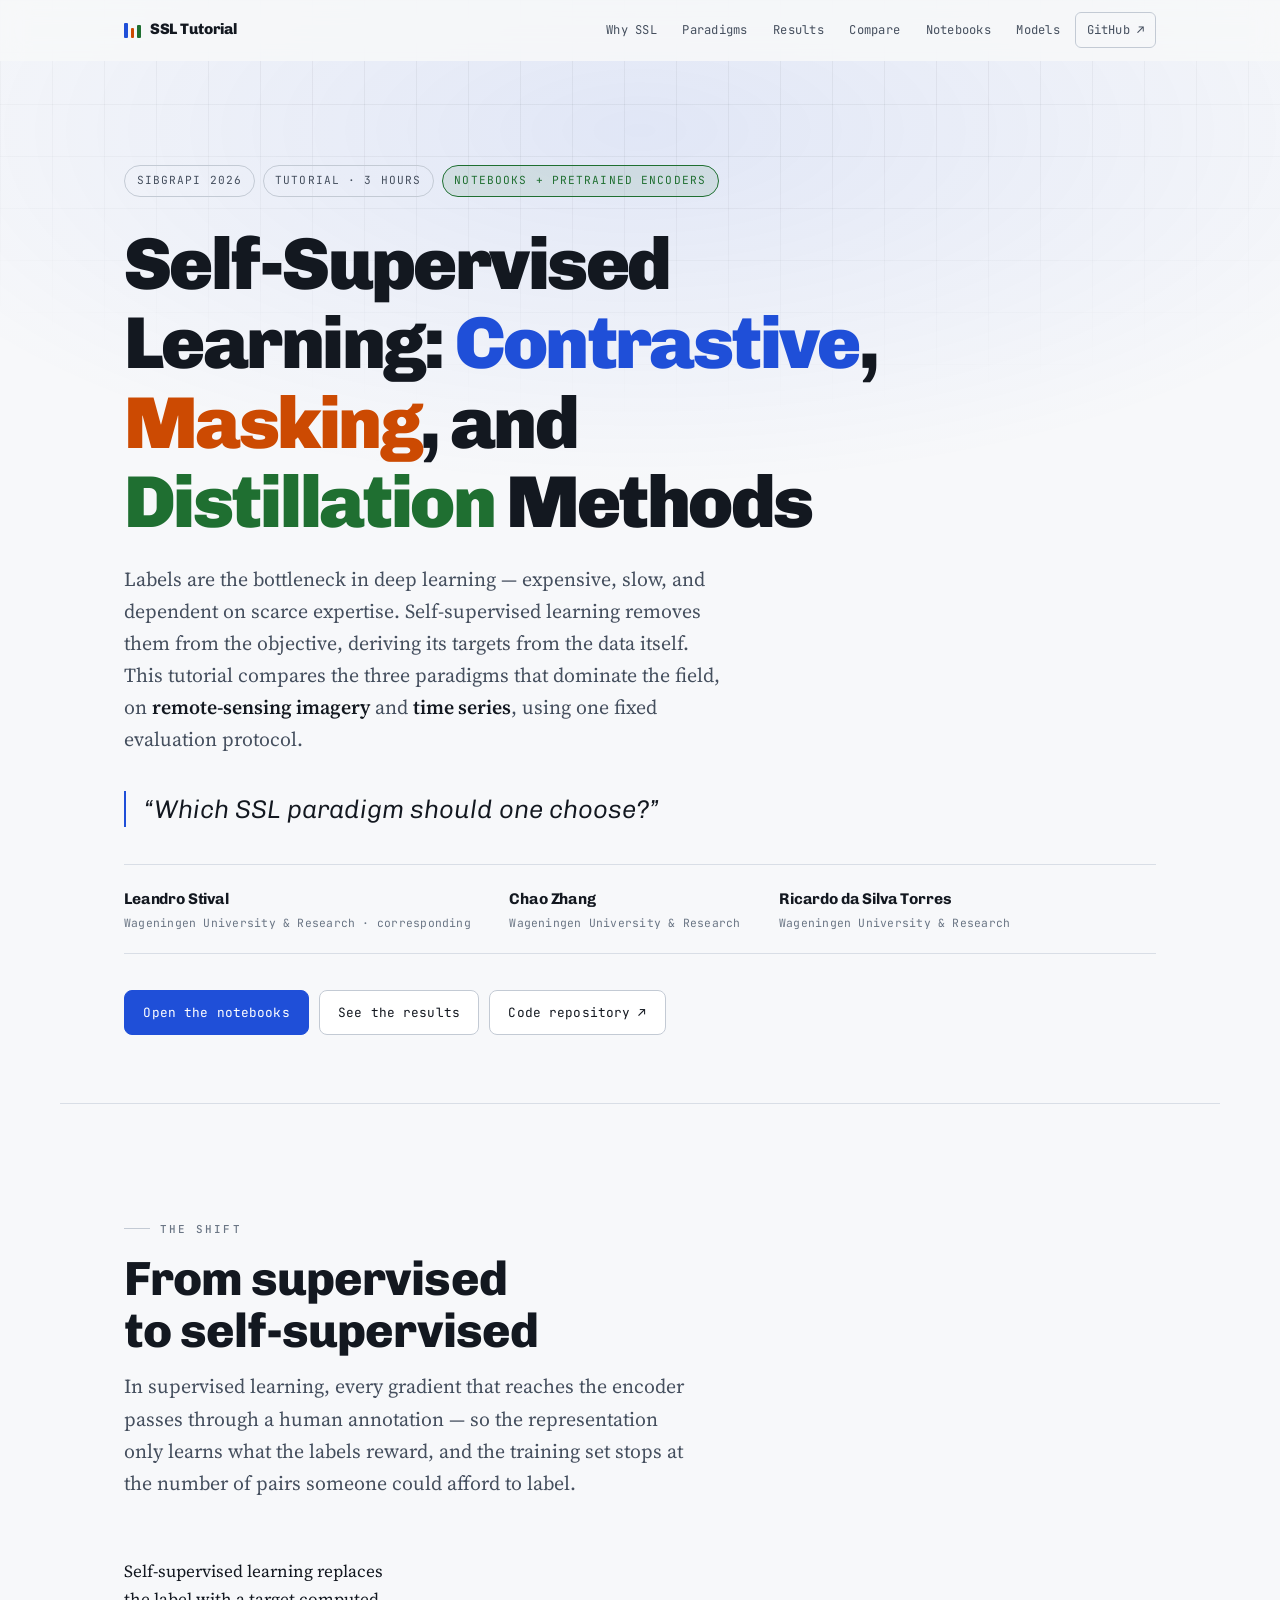
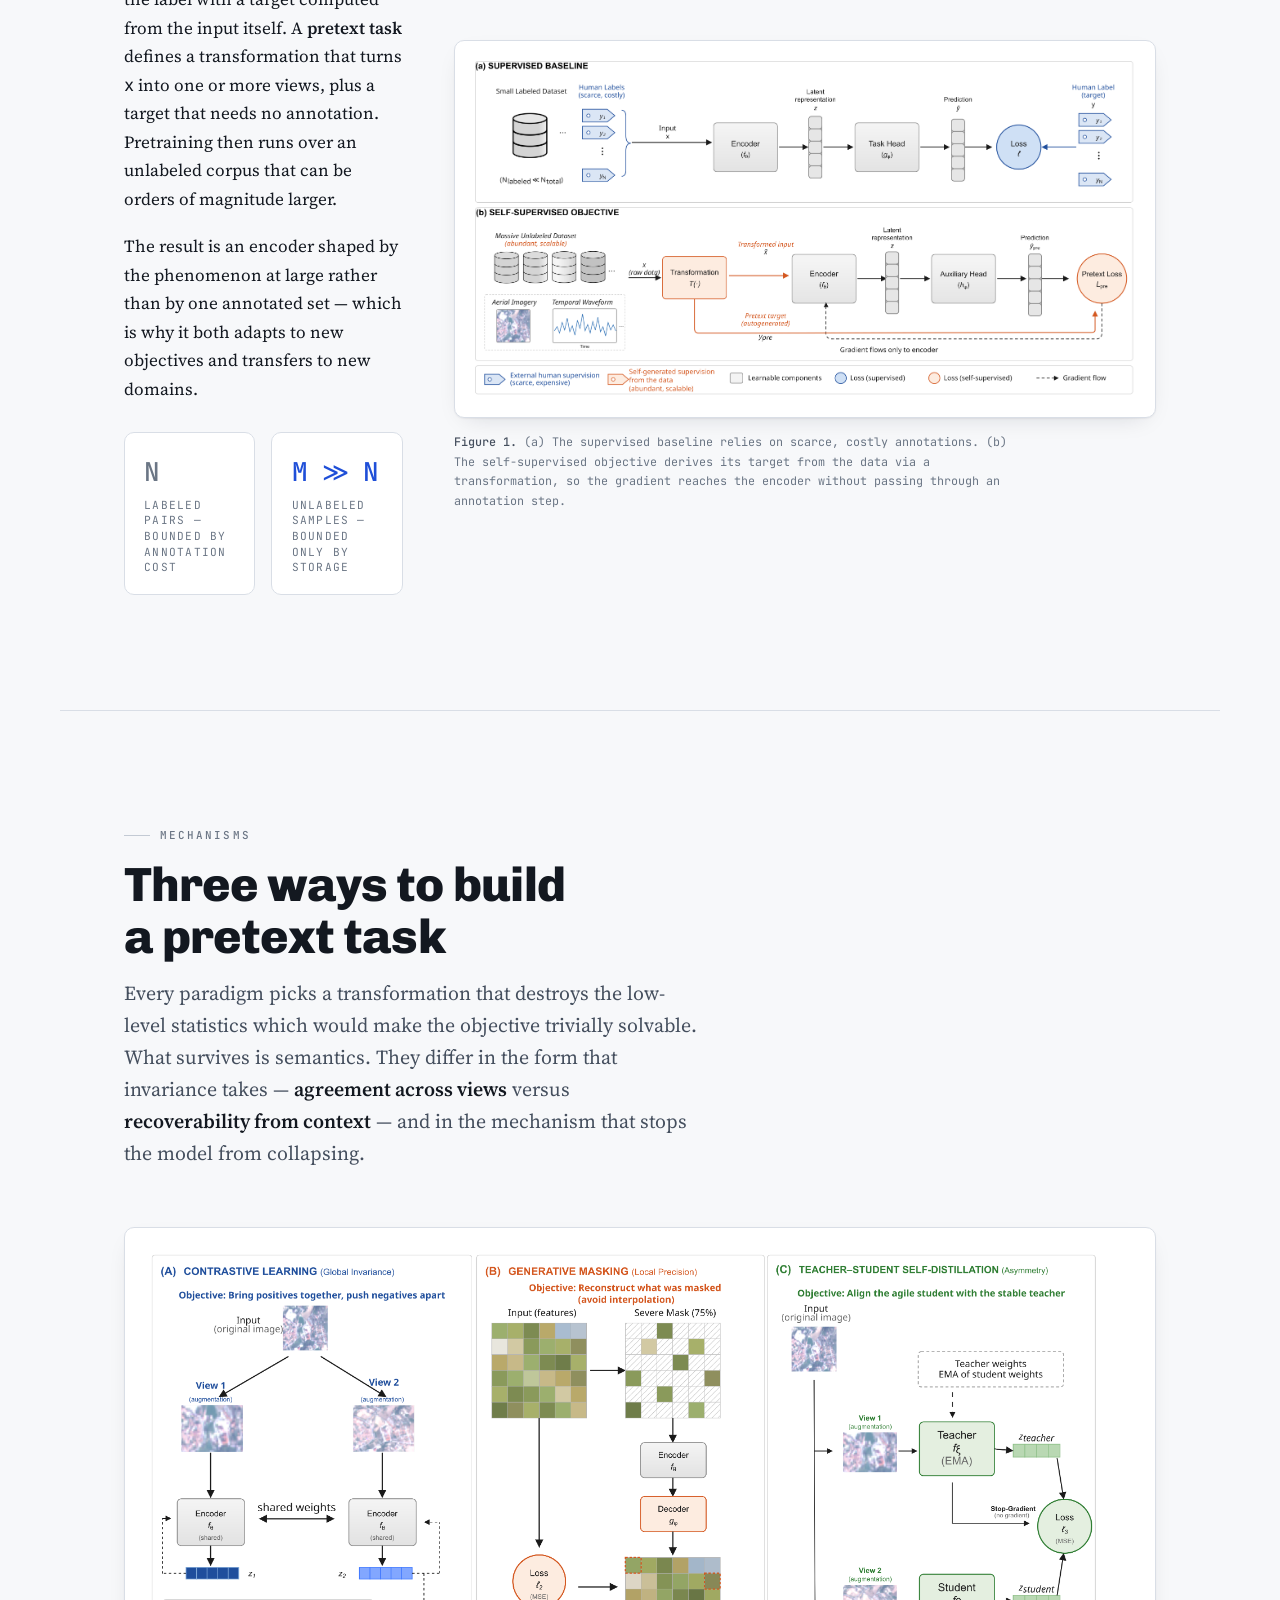
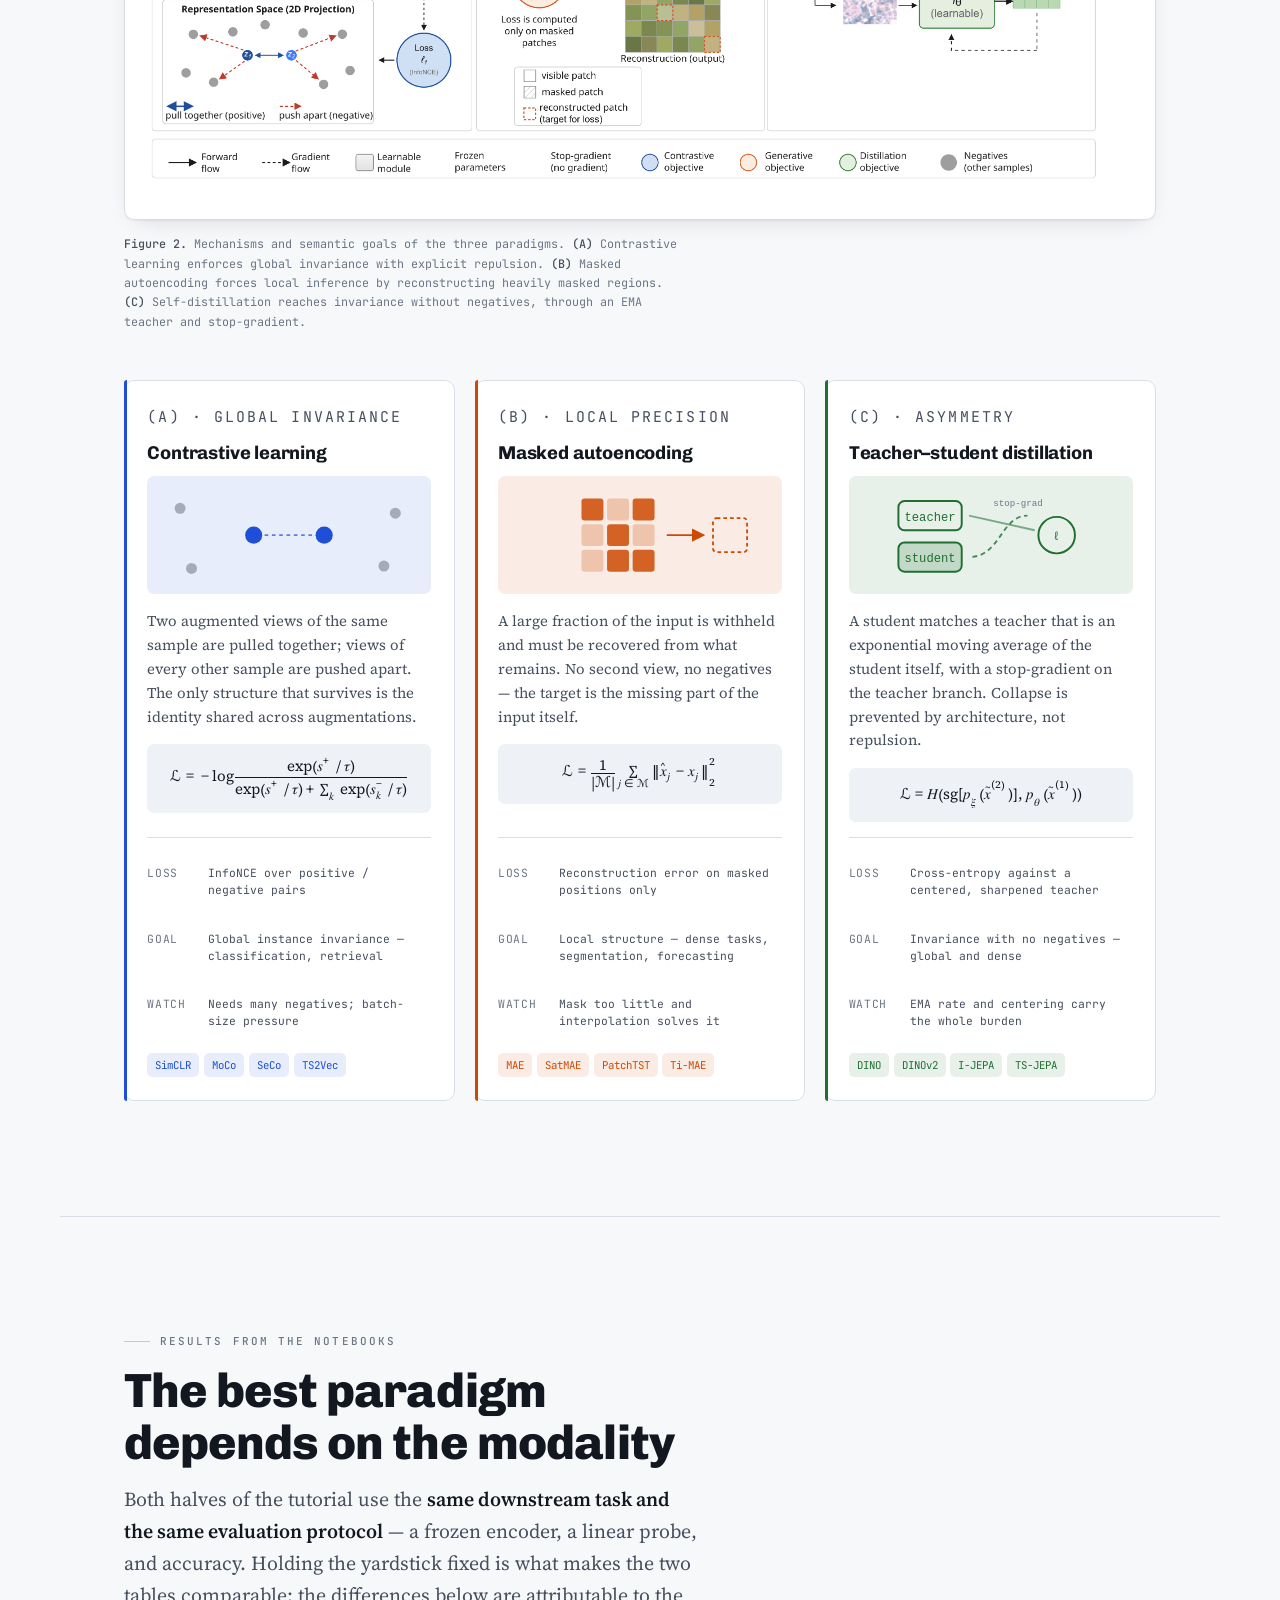
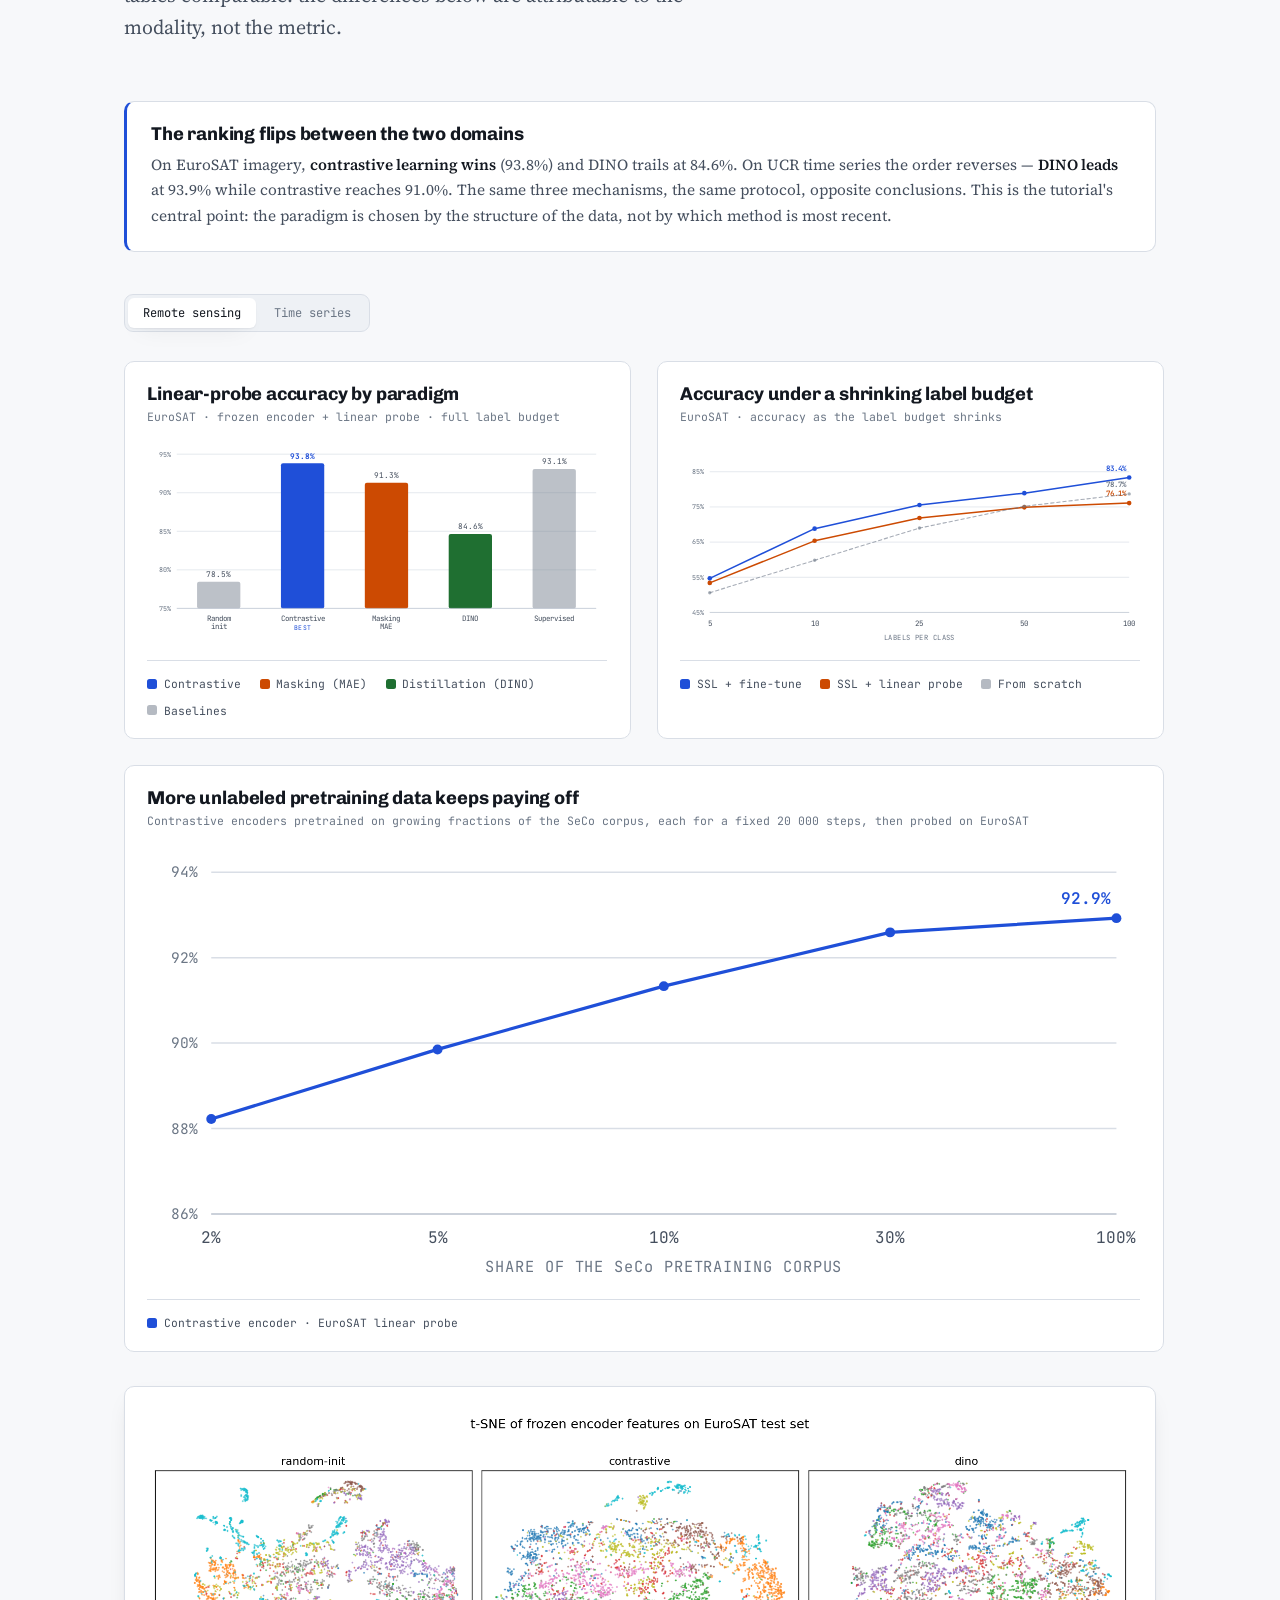
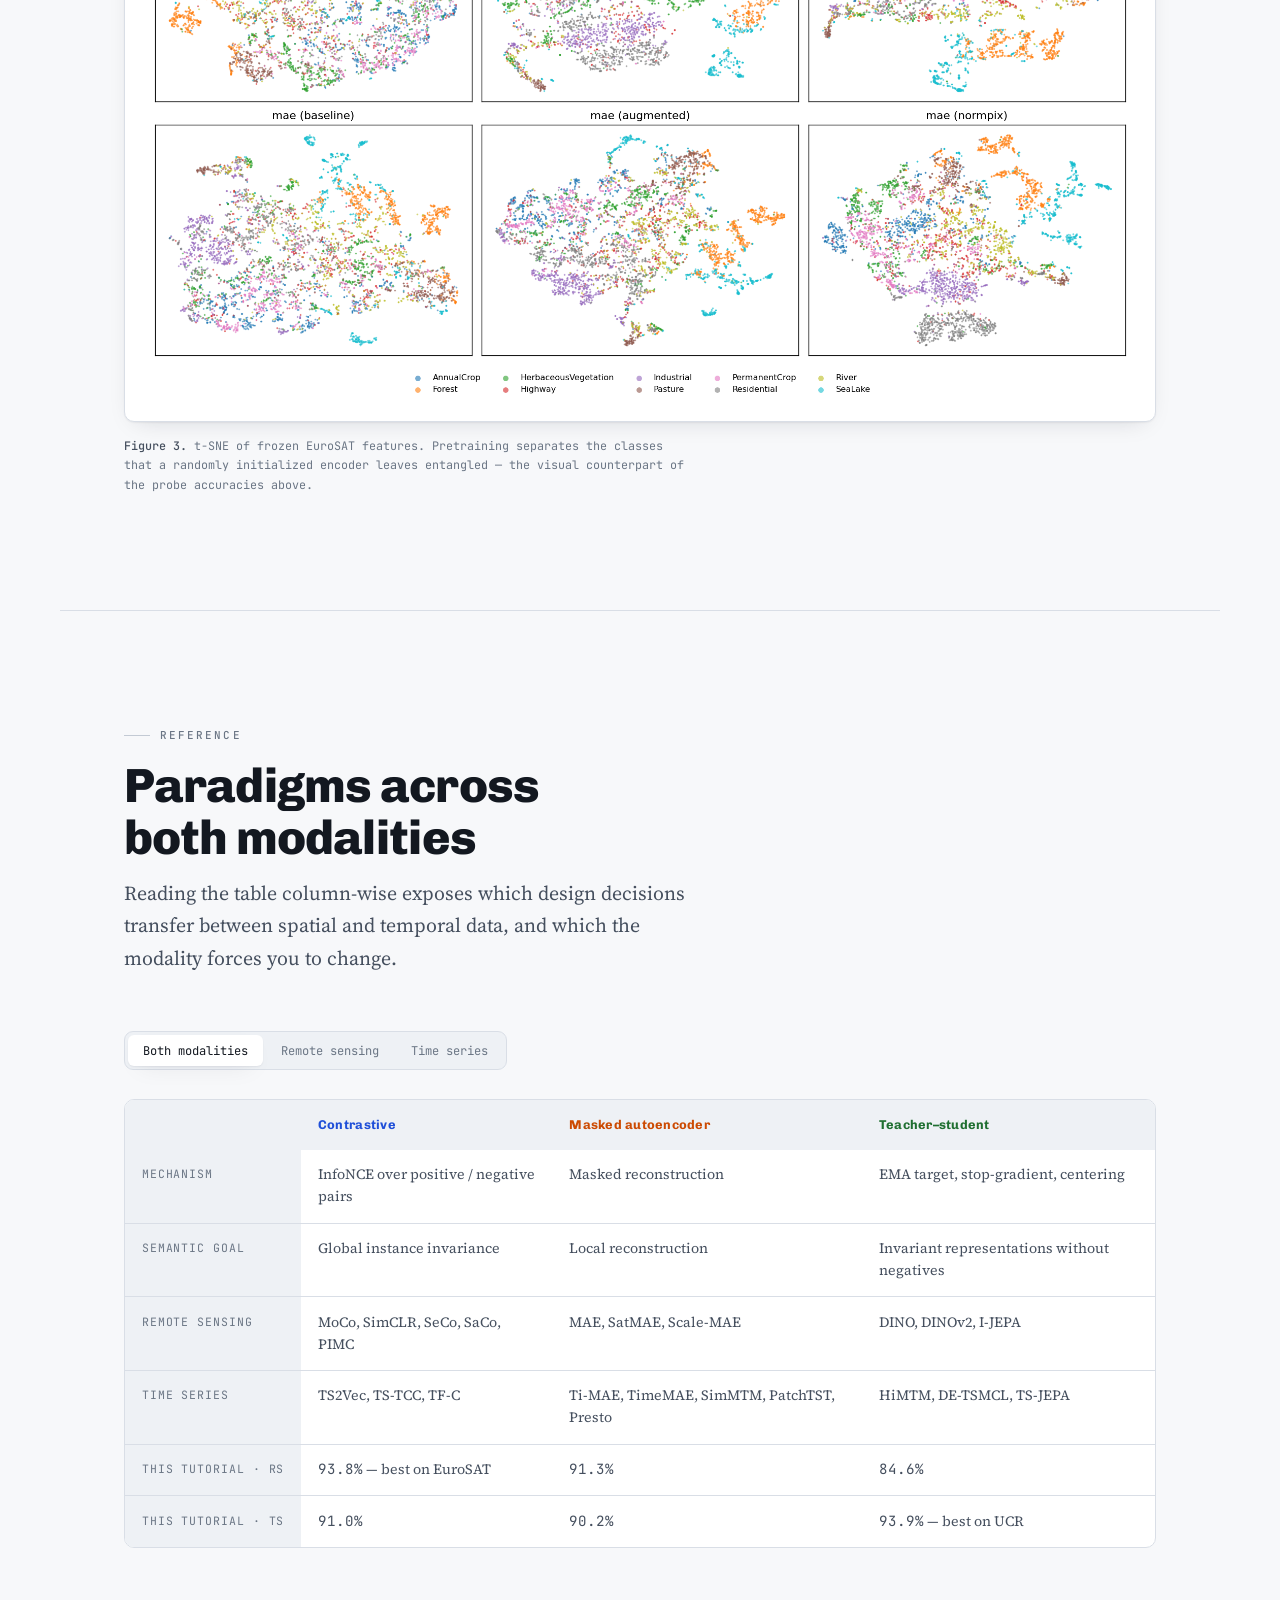
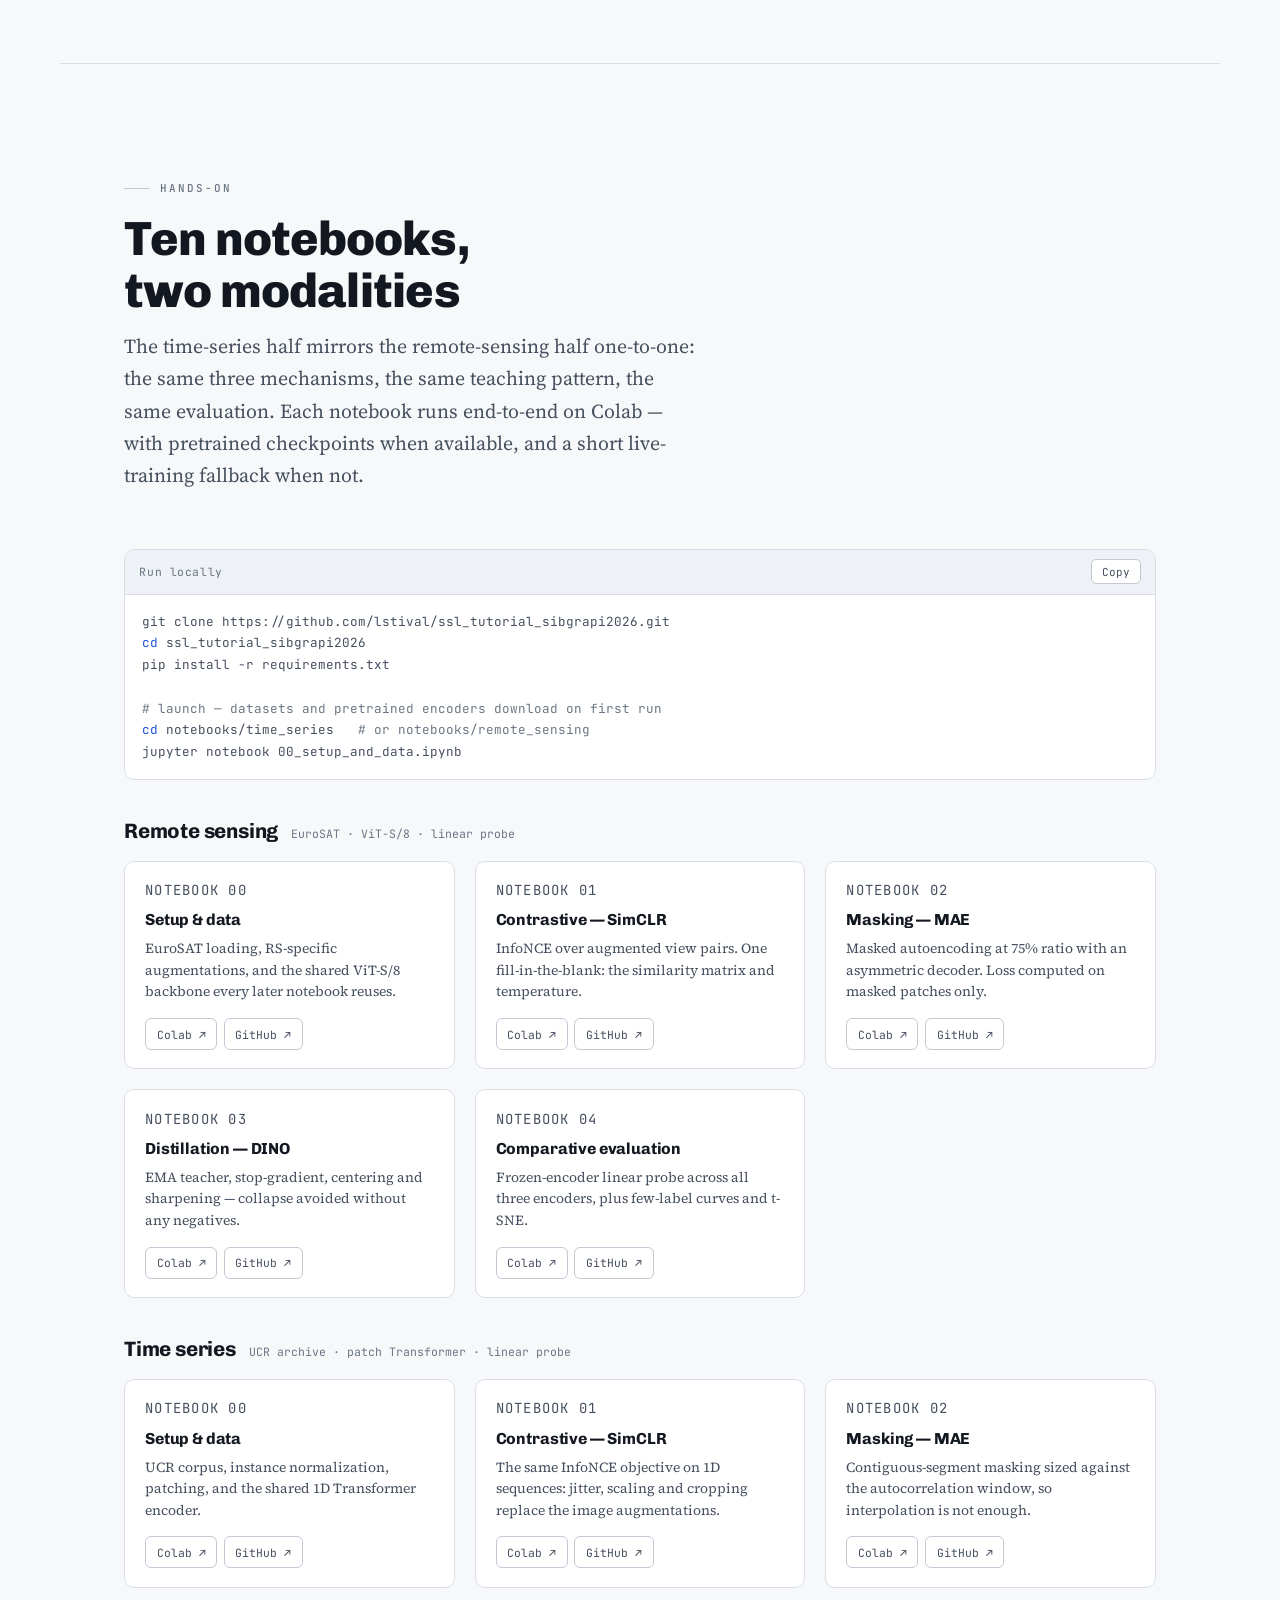
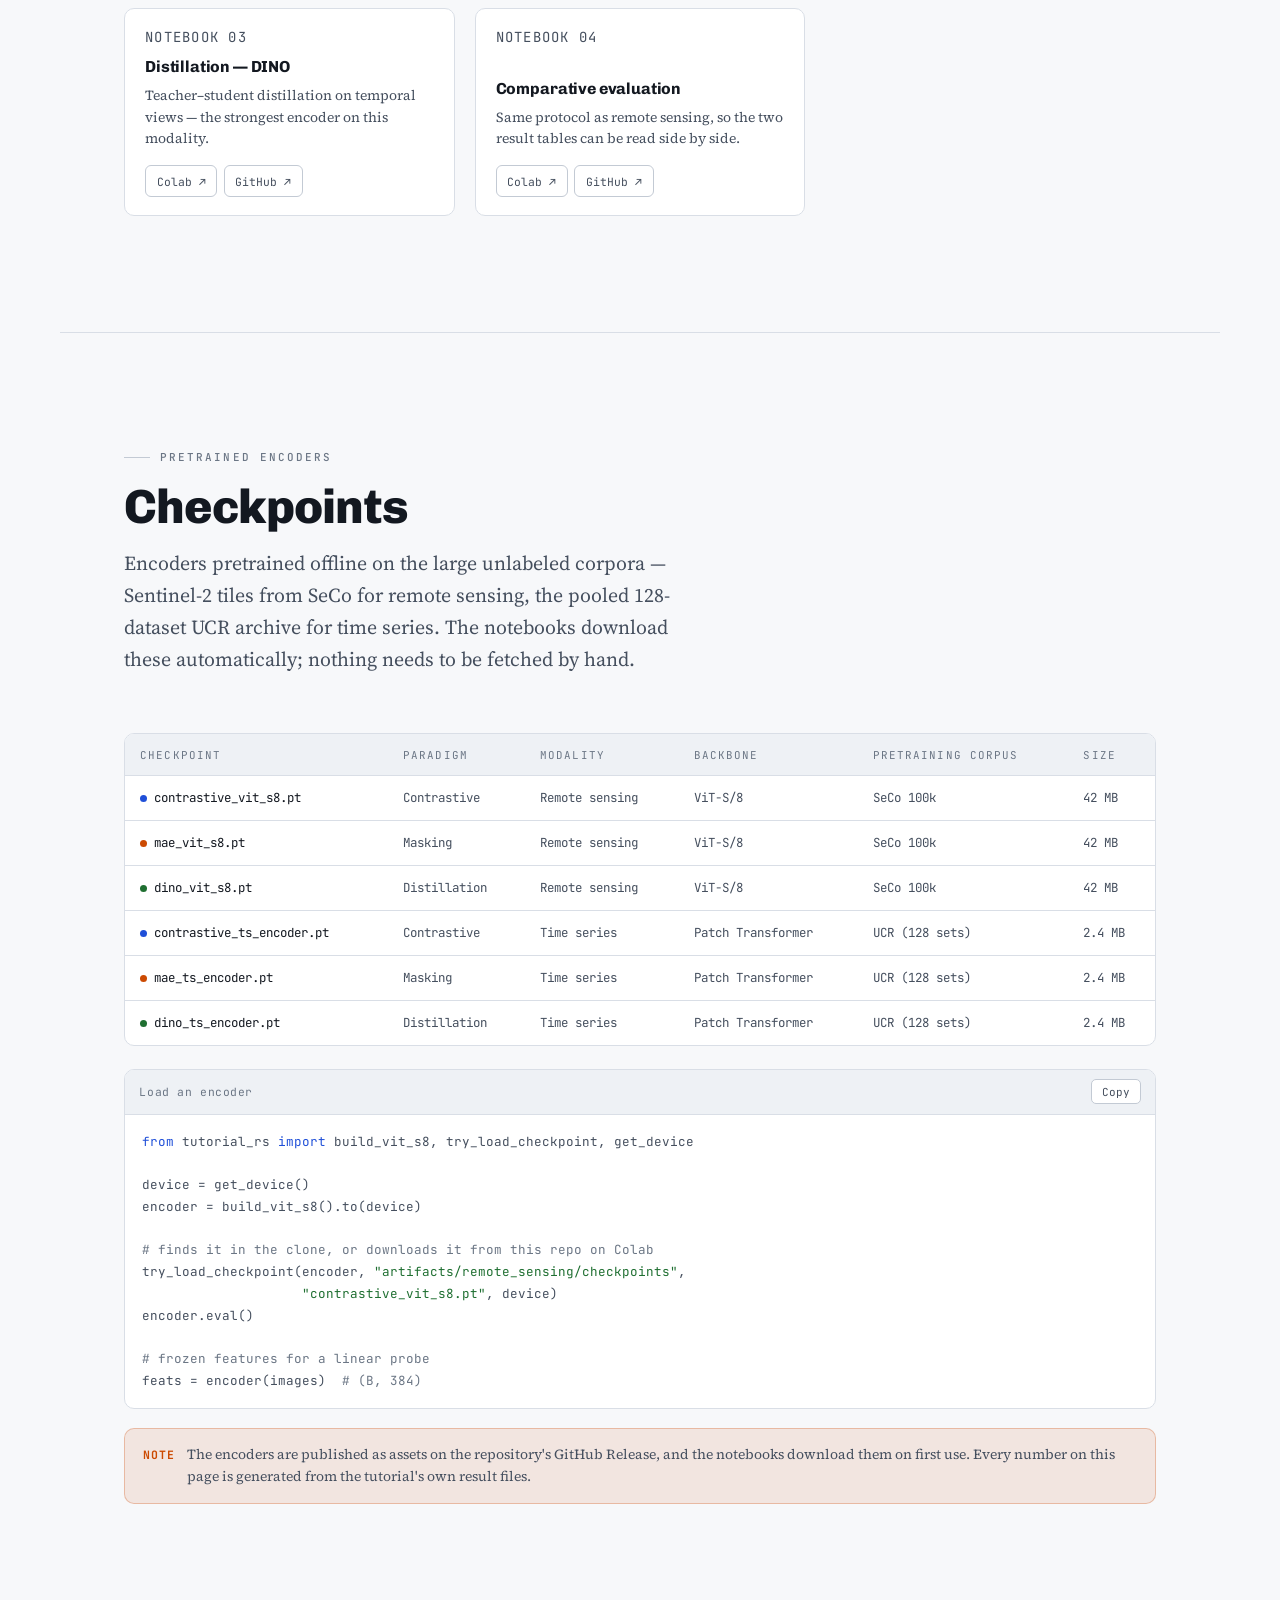
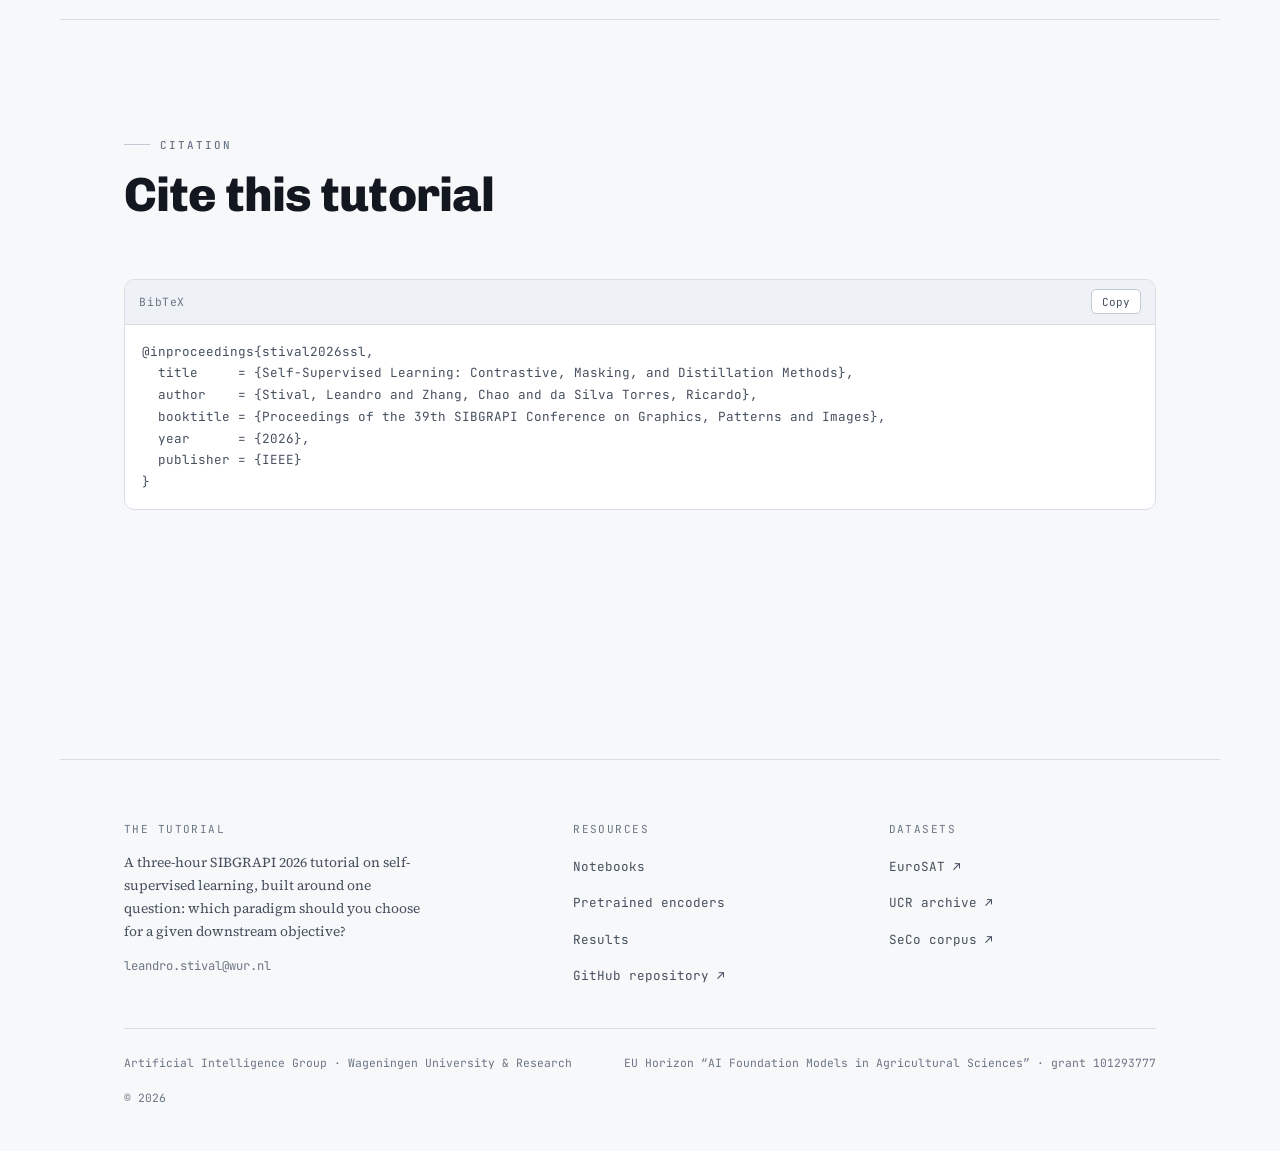
==== commit 83b7ed5a: "Add: fixing and upload the weights" ====
--- a/docs/index.html
+++ b/docs/index.html
@@ -416,16 +416,11 @@
       <span>Run locally</span>
       <button class="copy" data-copy="setup">Copy</button>
     </div>
-<pre id="setup"><span class="c"># the pretrained encoders are committed via Git LFS -- install it first</span>
-git lfs install
-git clone https://github.com/lstival/ssl_tutorial_sibgrapi2026.git
+<pre id="setup">git clone https://github.com/lstival/ssl_tutorial_sibgrapi2026.git
 <span class="k">cd</span> ssl_tutorial_sibgrapi2026
 pip install -r requirements.txt
 
-<span class="c"># confirm every encoder arrived intact</span>
-python tools/verify_assets.py --local
-
-<span class="c"># launch — datasets download on first run</span>
+<span class="c"># launch — datasets and pretrained encoders download on first run</span>
 <span class="k">cd</span> notebooks/time_series   <span class="c"># or notebooks/remote_sensing</span>
 jupyter notebook 00_setup_and_data.ipynb</pre>
   </div>
@@ -473,8 +468,8 @@
 
   <div class="note rv" id="statusNote">
     <b>Note</b>
-    <span id="statusText">The encoders are committed to the repository with Git LFS, so a clone carries the
-    weights with it and the notebooks run offline. Every number on this page is generated from the tutorial's
+    <span id="statusText">The encoders are published as assets on the repository's GitHub Release, and the
+    notebooks download them on first use. Every number on this page is generated from the tutorial's
     own result files.</span>
   </div>
 </section>
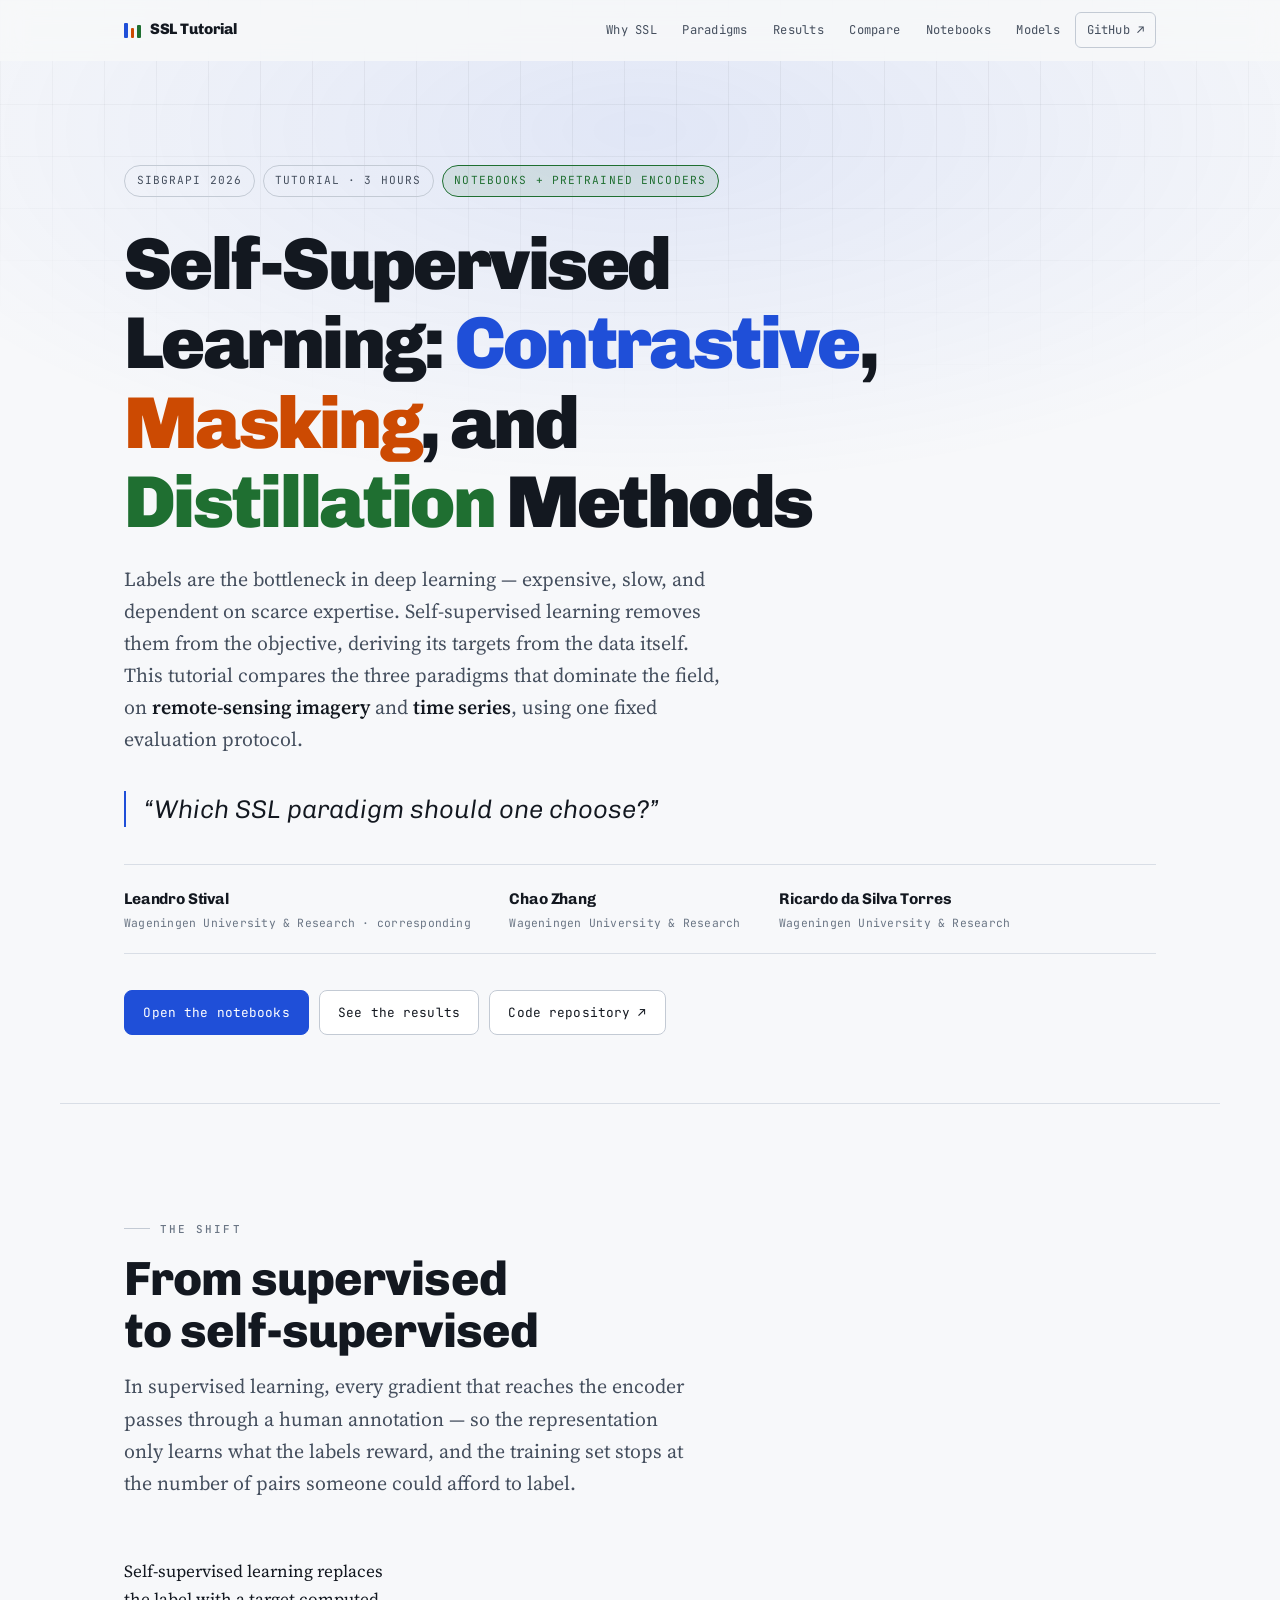
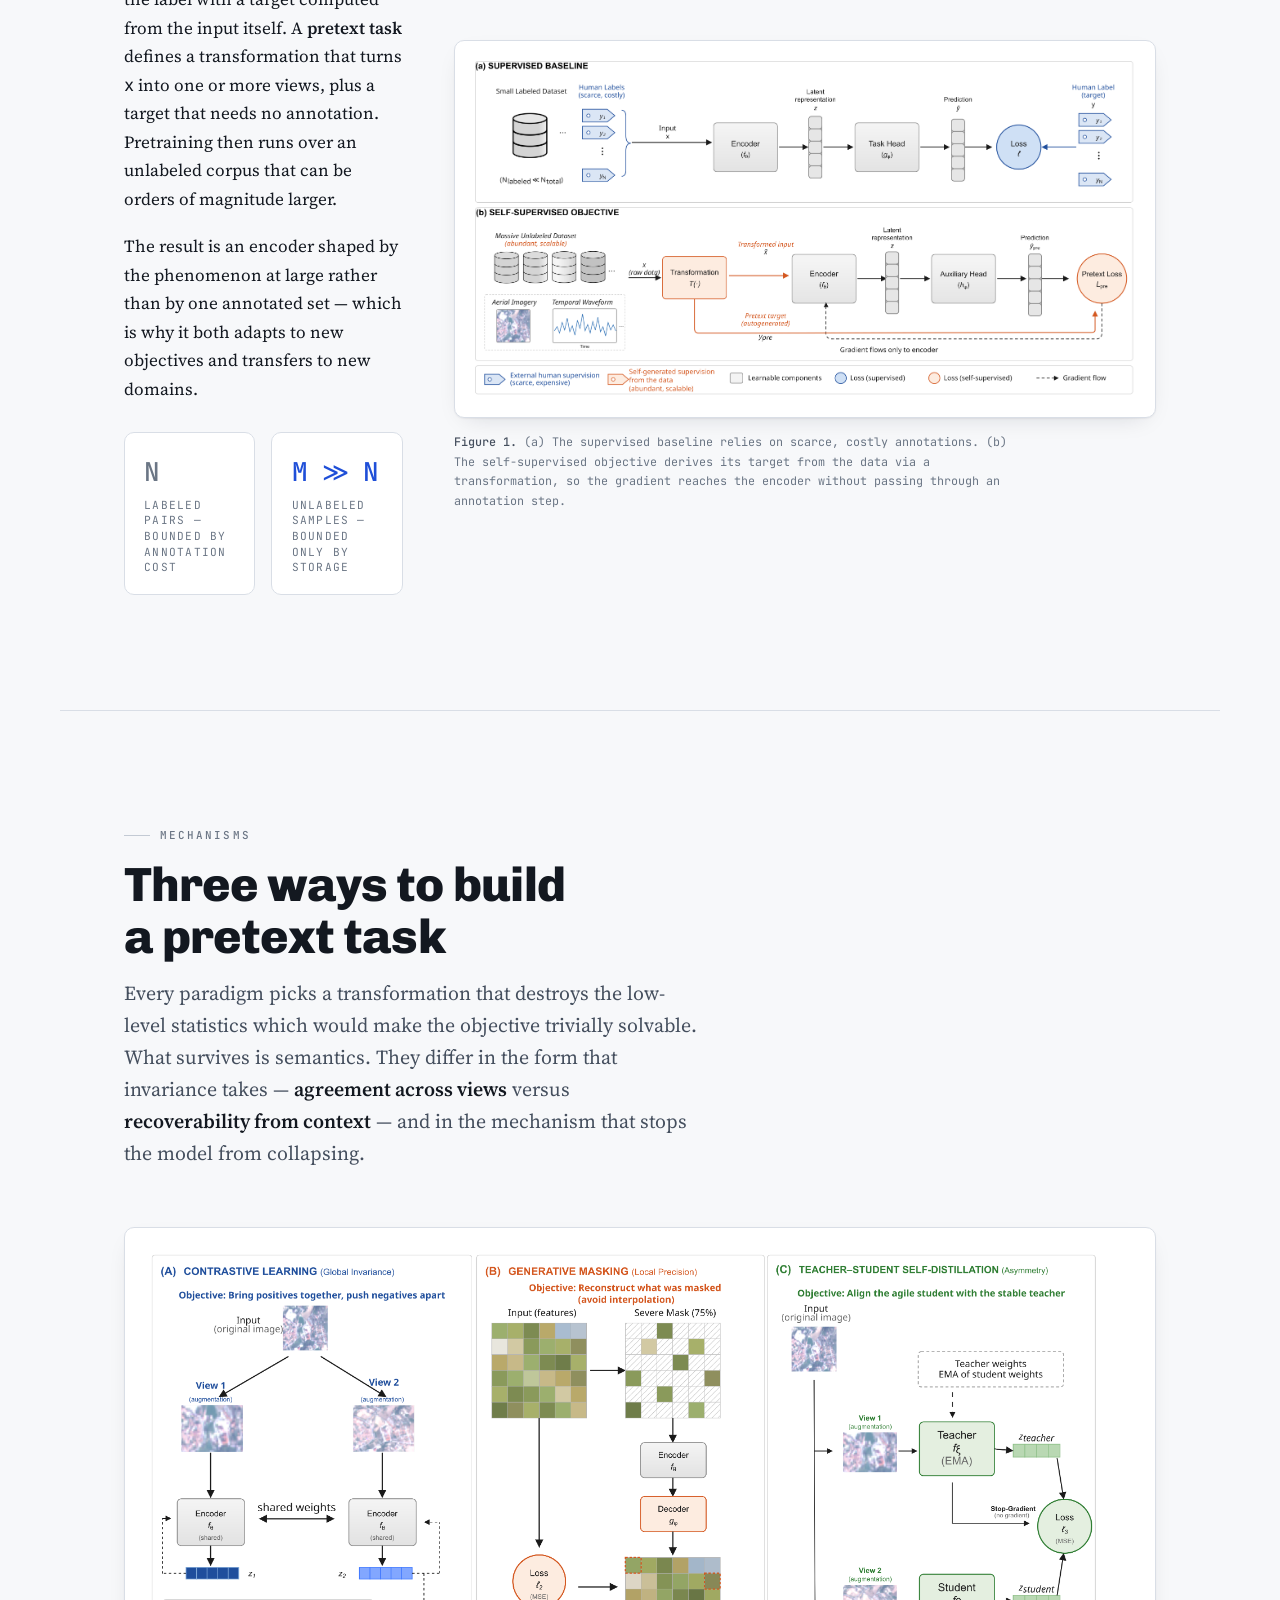
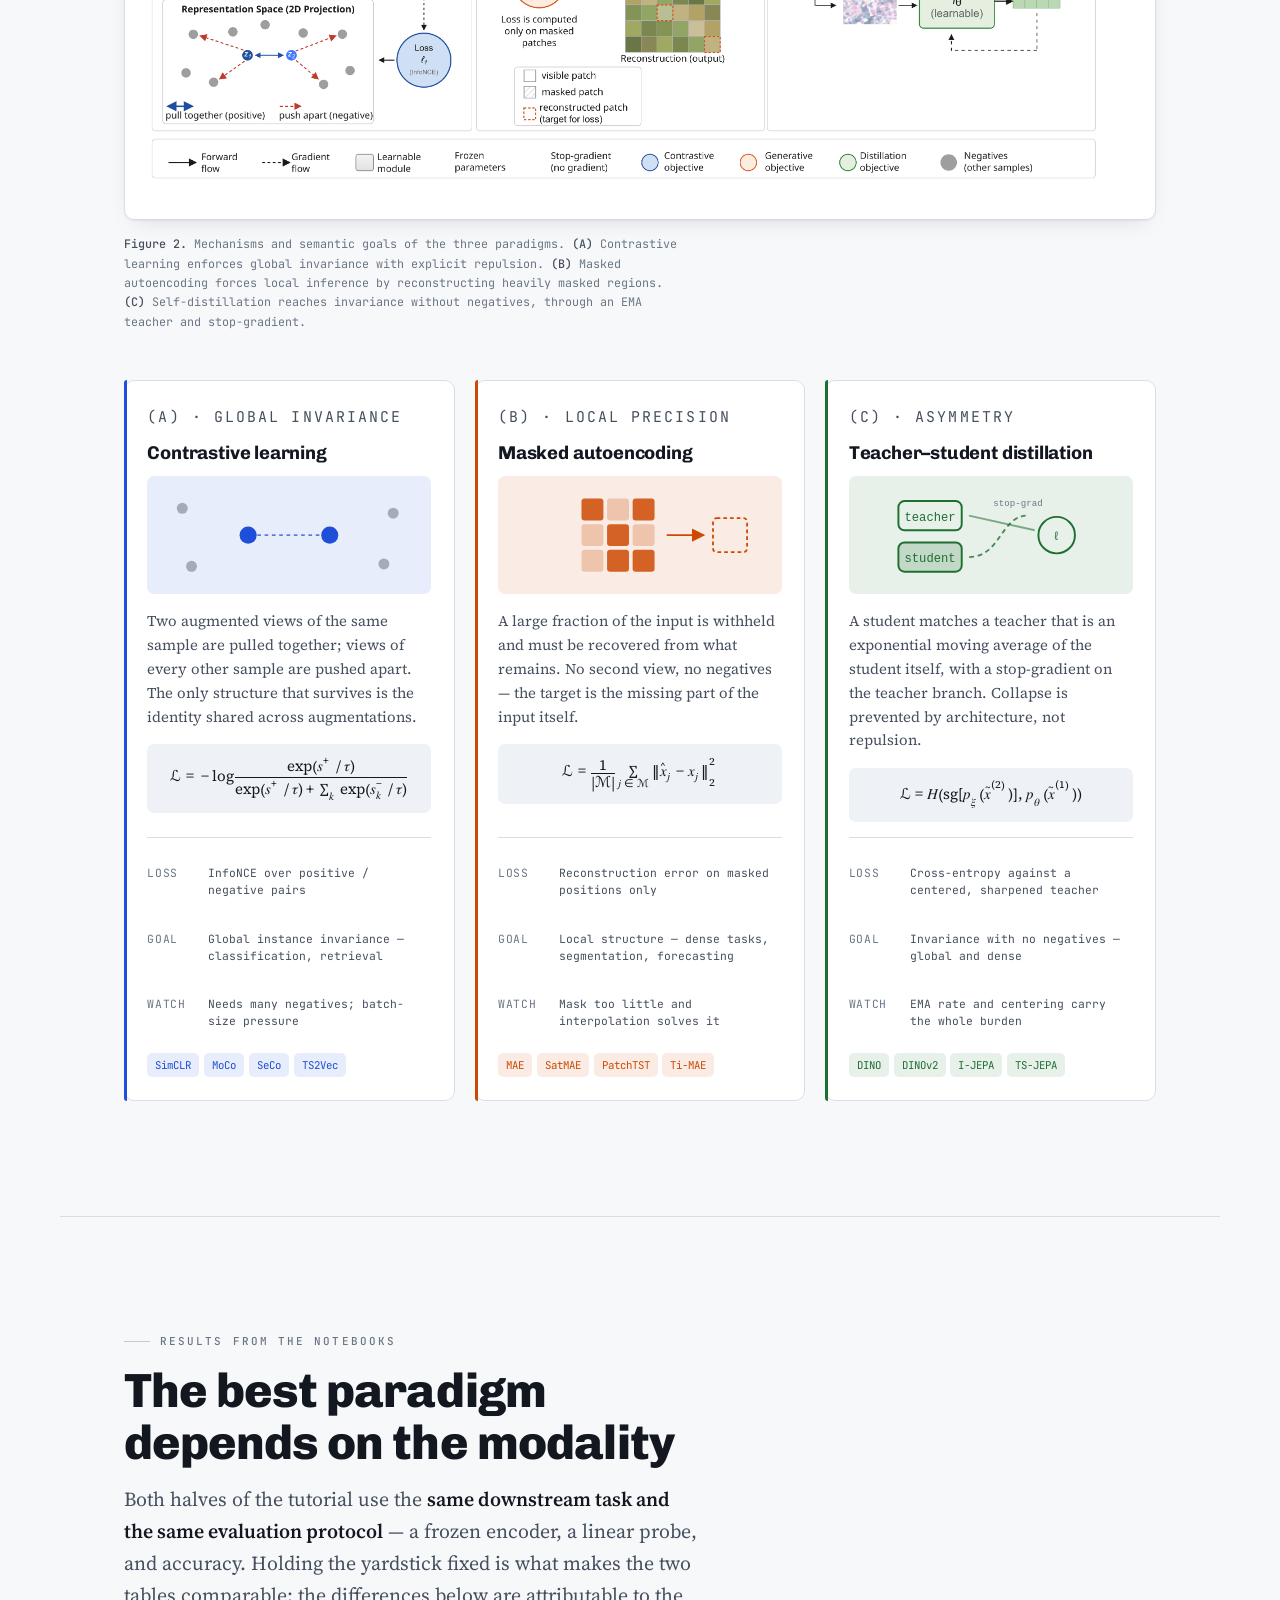
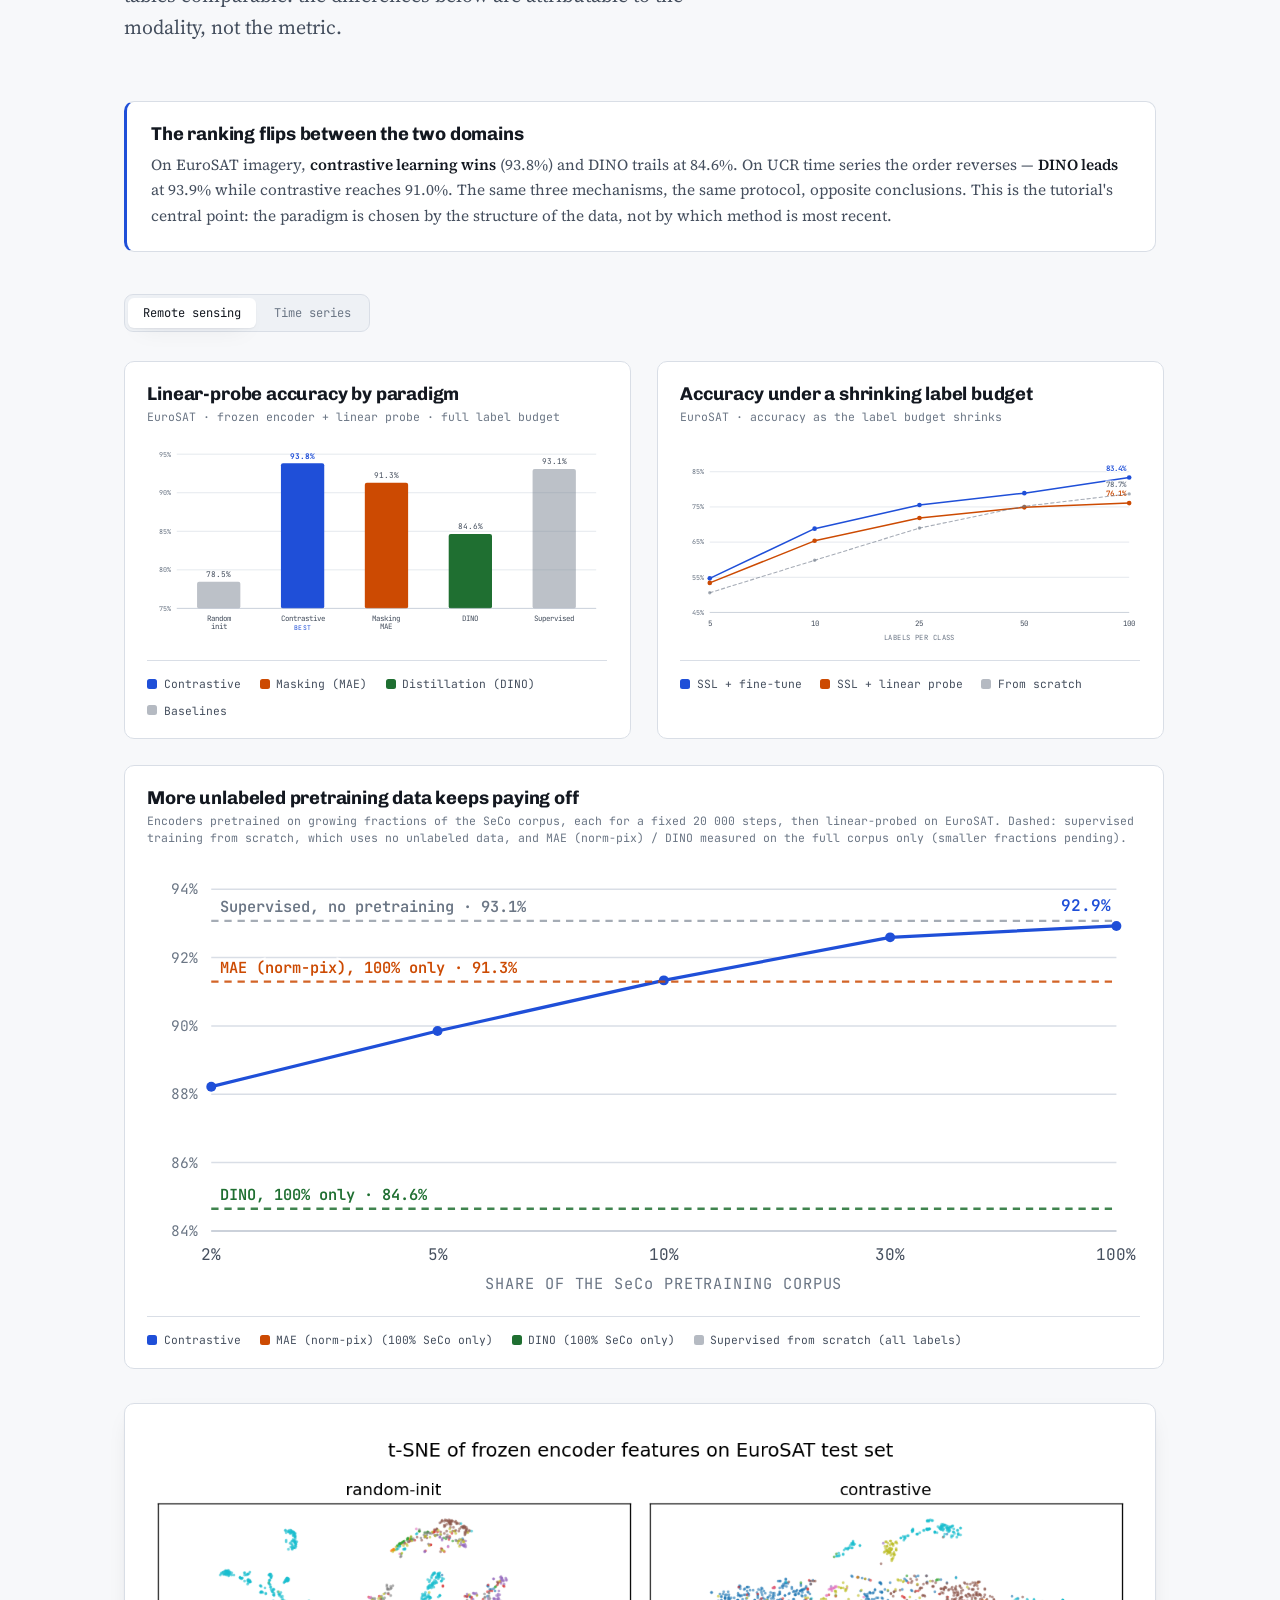
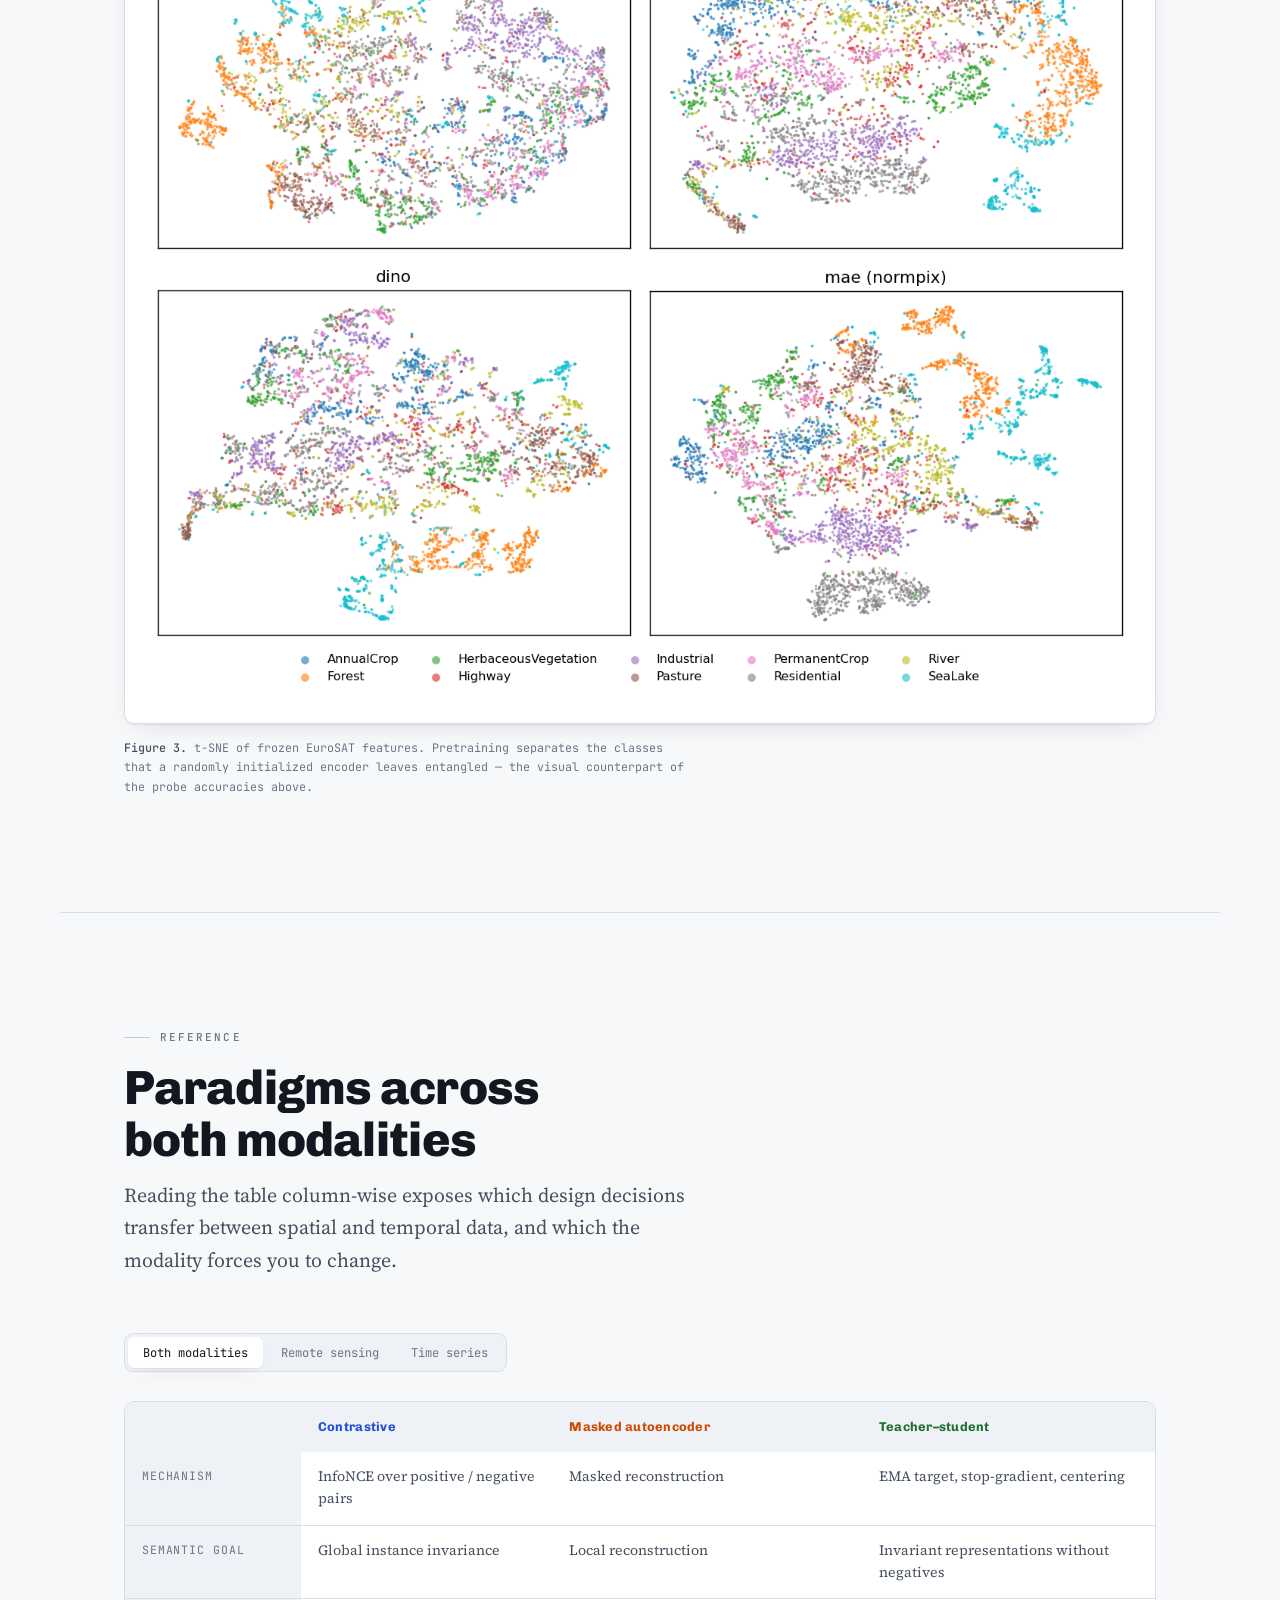
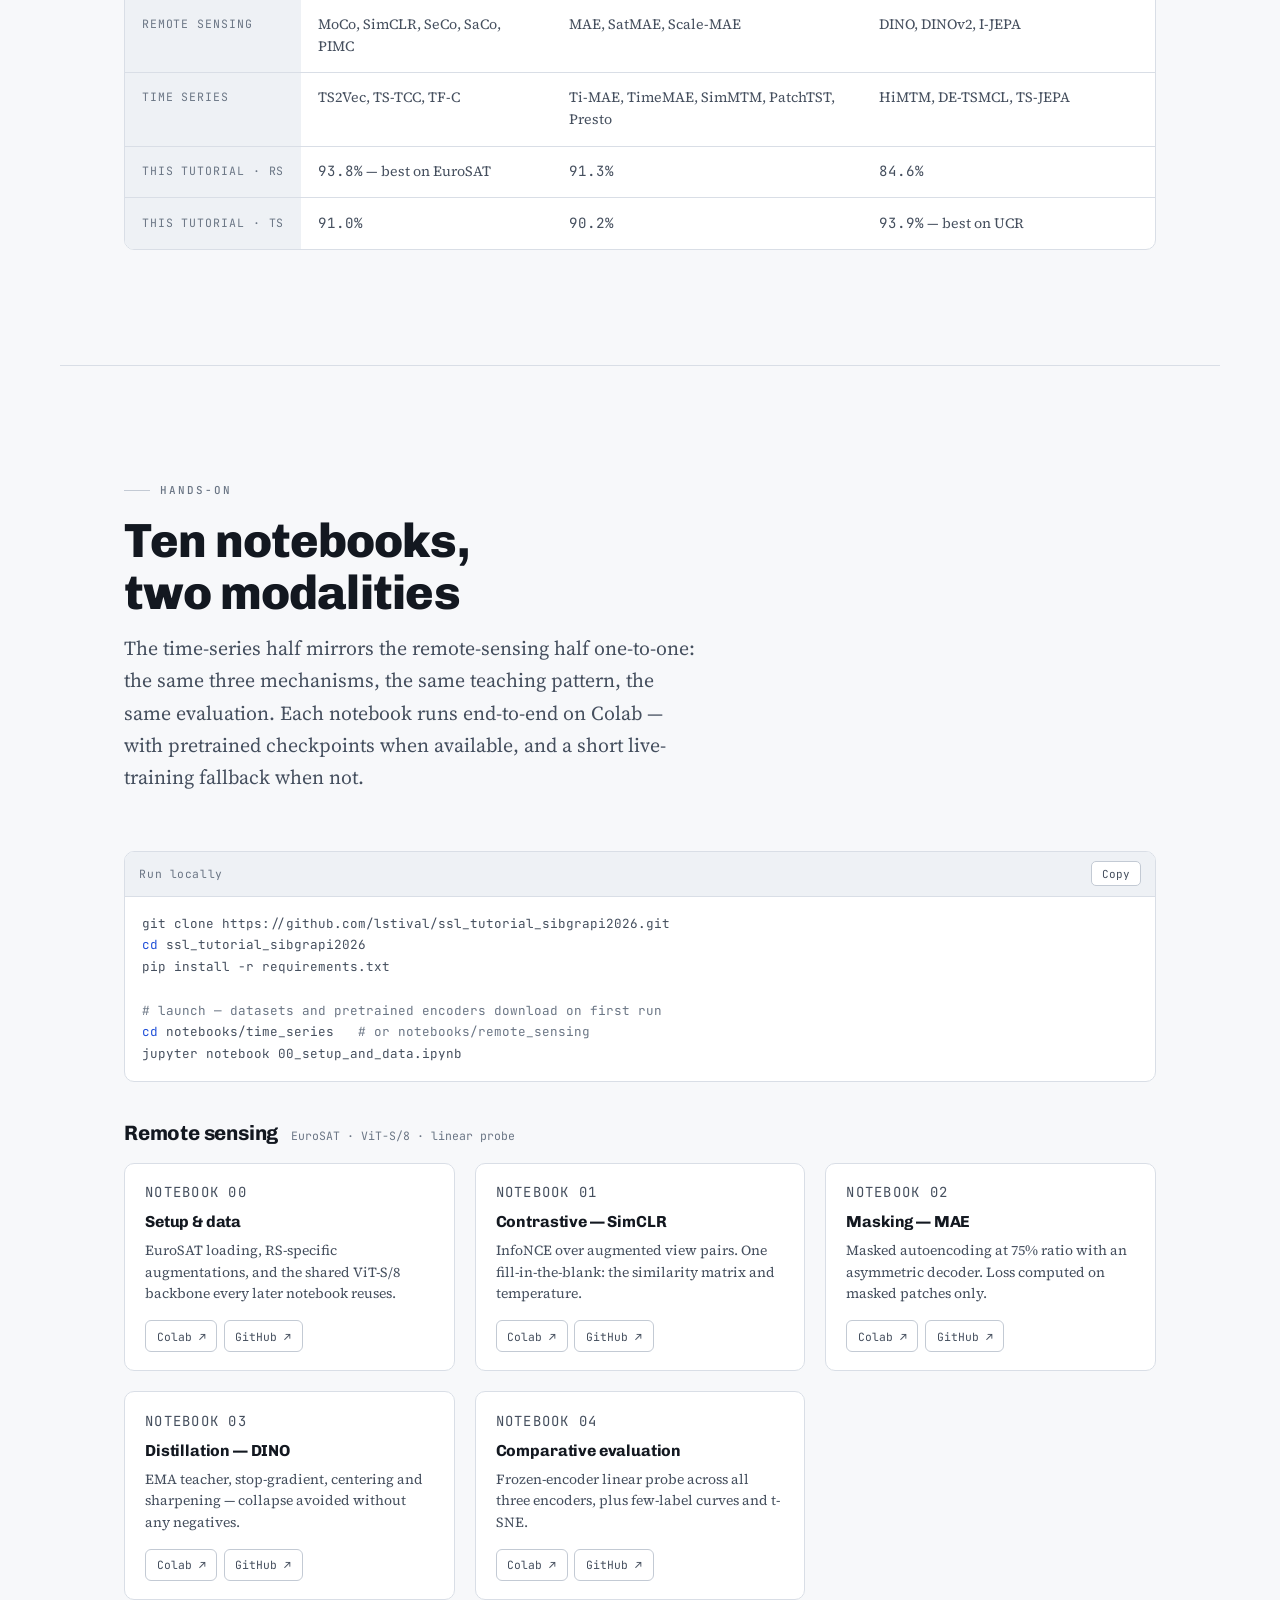
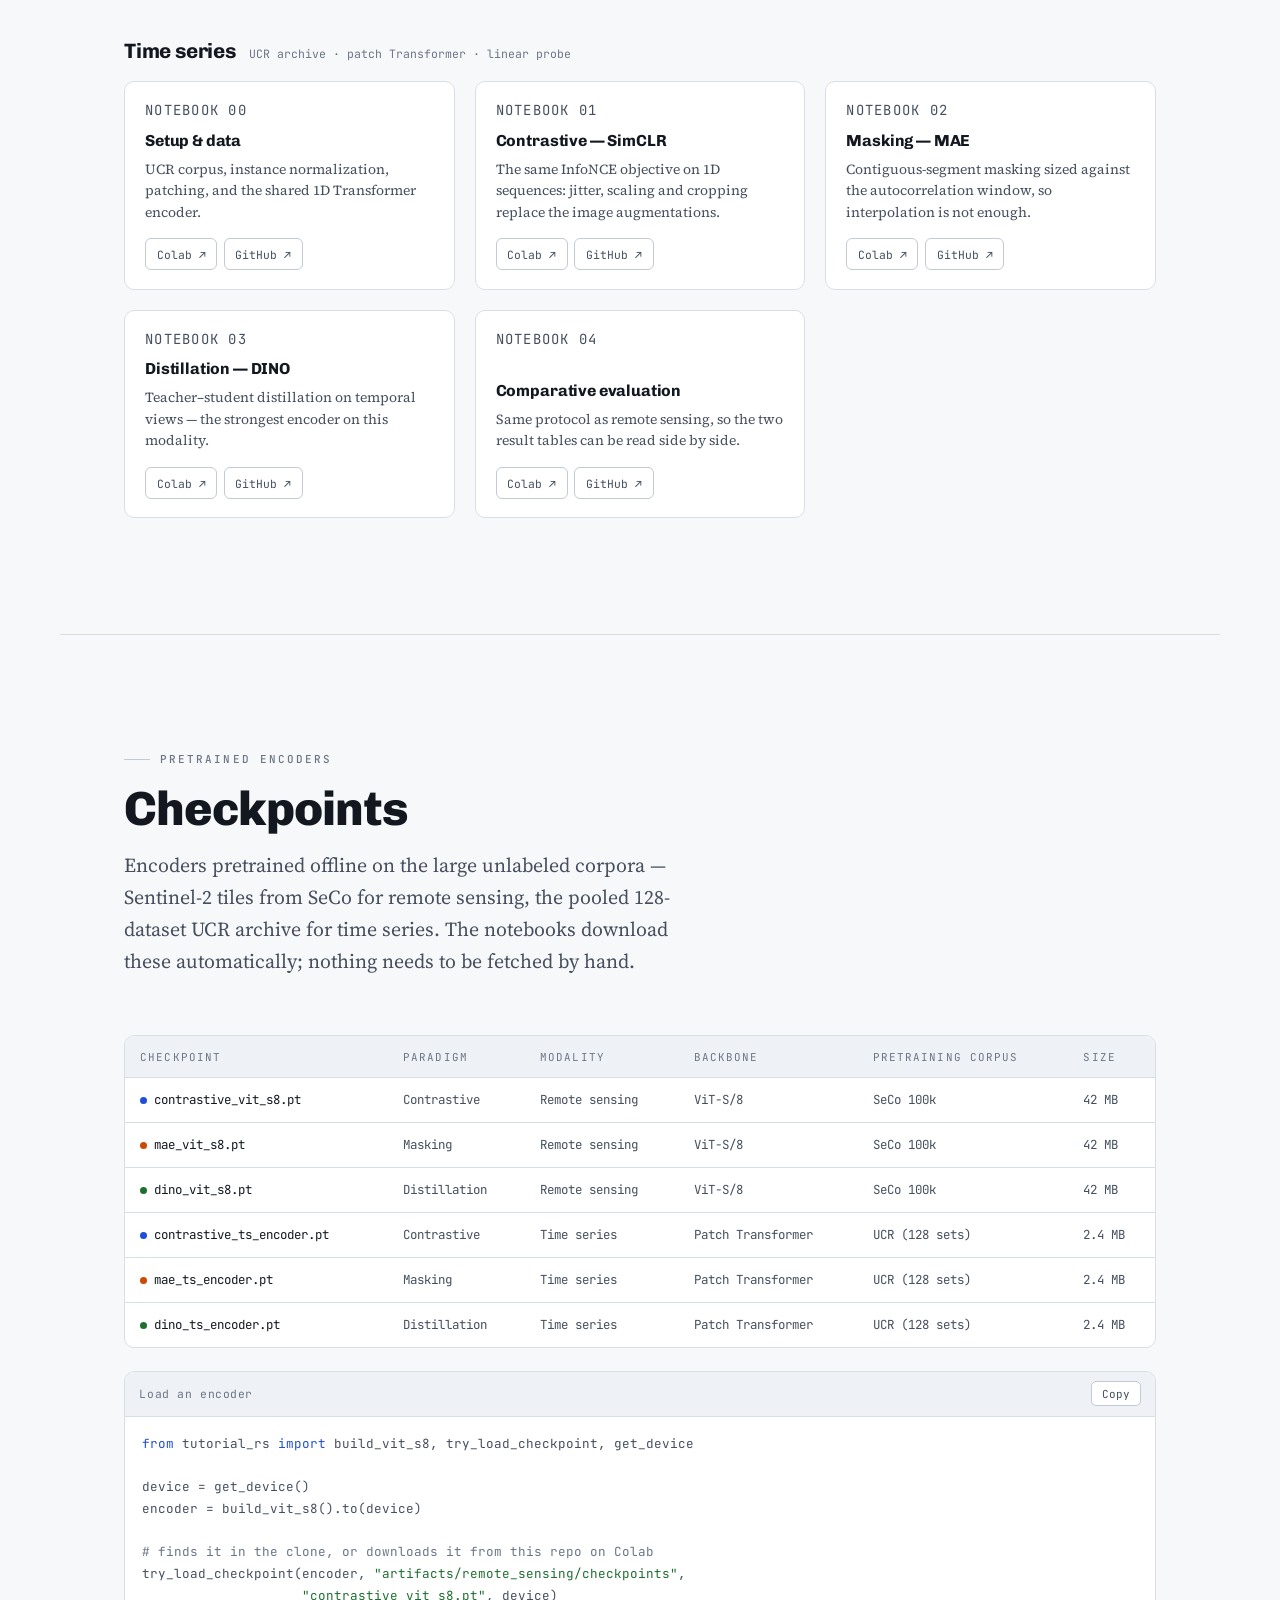
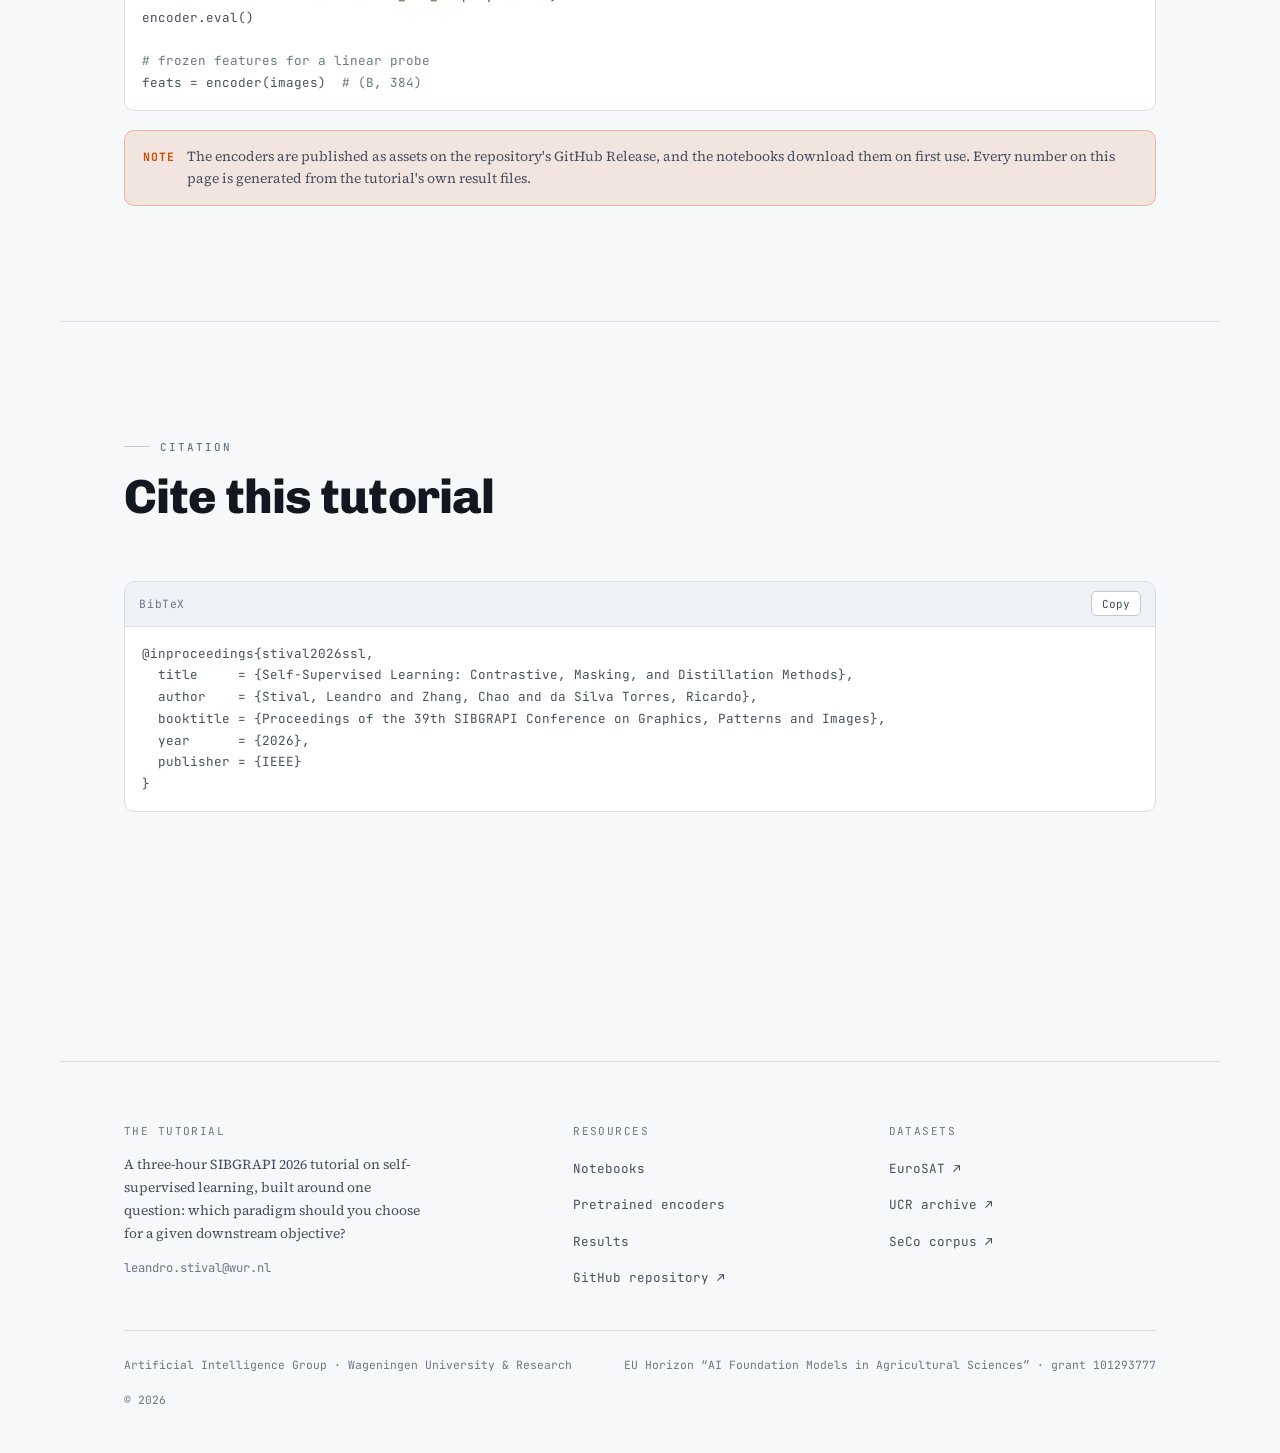
==== commit 0fac559d: "Fix: collab GPU as default" ====
--- a/docs/index.html
+++ b/docs/index.html
@@ -318,7 +318,7 @@
     <div class="chart">
       <div class="chart__hd">
         <h3>More unlabeled pretraining data keeps paying off</h3>
-        <p>Contrastive encoders pretrained on growing fractions of the SeCo corpus, each for a fixed 20 000 steps, then probed on EuroSAT</p>
+        <p id="sub-scaling">Encoders pretrained on growing fractions of the SeCo corpus, each for a fixed 20 000 steps, then probed on EuroSAT</p>
       </div>
       <div class="chart__body"><div id="chart-scaling"></div></div>
       <div class="chart__legend" id="lg-scaling"></div>
@@ -327,7 +327,7 @@
 
   <figure class="fig rv" style="margin-top:clamp(24px,3vw,34px)">
     <div class="fig__frame">
-      <img src="assets/img/tsne_encoders.png" alt="t-SNE projections of EuroSAT features from the random, contrastive, MAE and DINO encoders, showing increasingly separated class clusters." loading="lazy">
+      <img src="assets/img/tsne_encoders.png" alt="t-SNE projections of EuroSAT features from the random-init, contrastive, DINO and MAE (normalized-pixel target) encoders, showing increasingly separated class clusters." loading="lazy">
     </div>
     <figcaption><b>Figure 3.</b> t-SNE of frozen EuroSAT features. Pretraining separates the classes that a
     randomly initialized encoder leaves entangled — the visual counterpart of the probe accuracies above.</figcaption>
